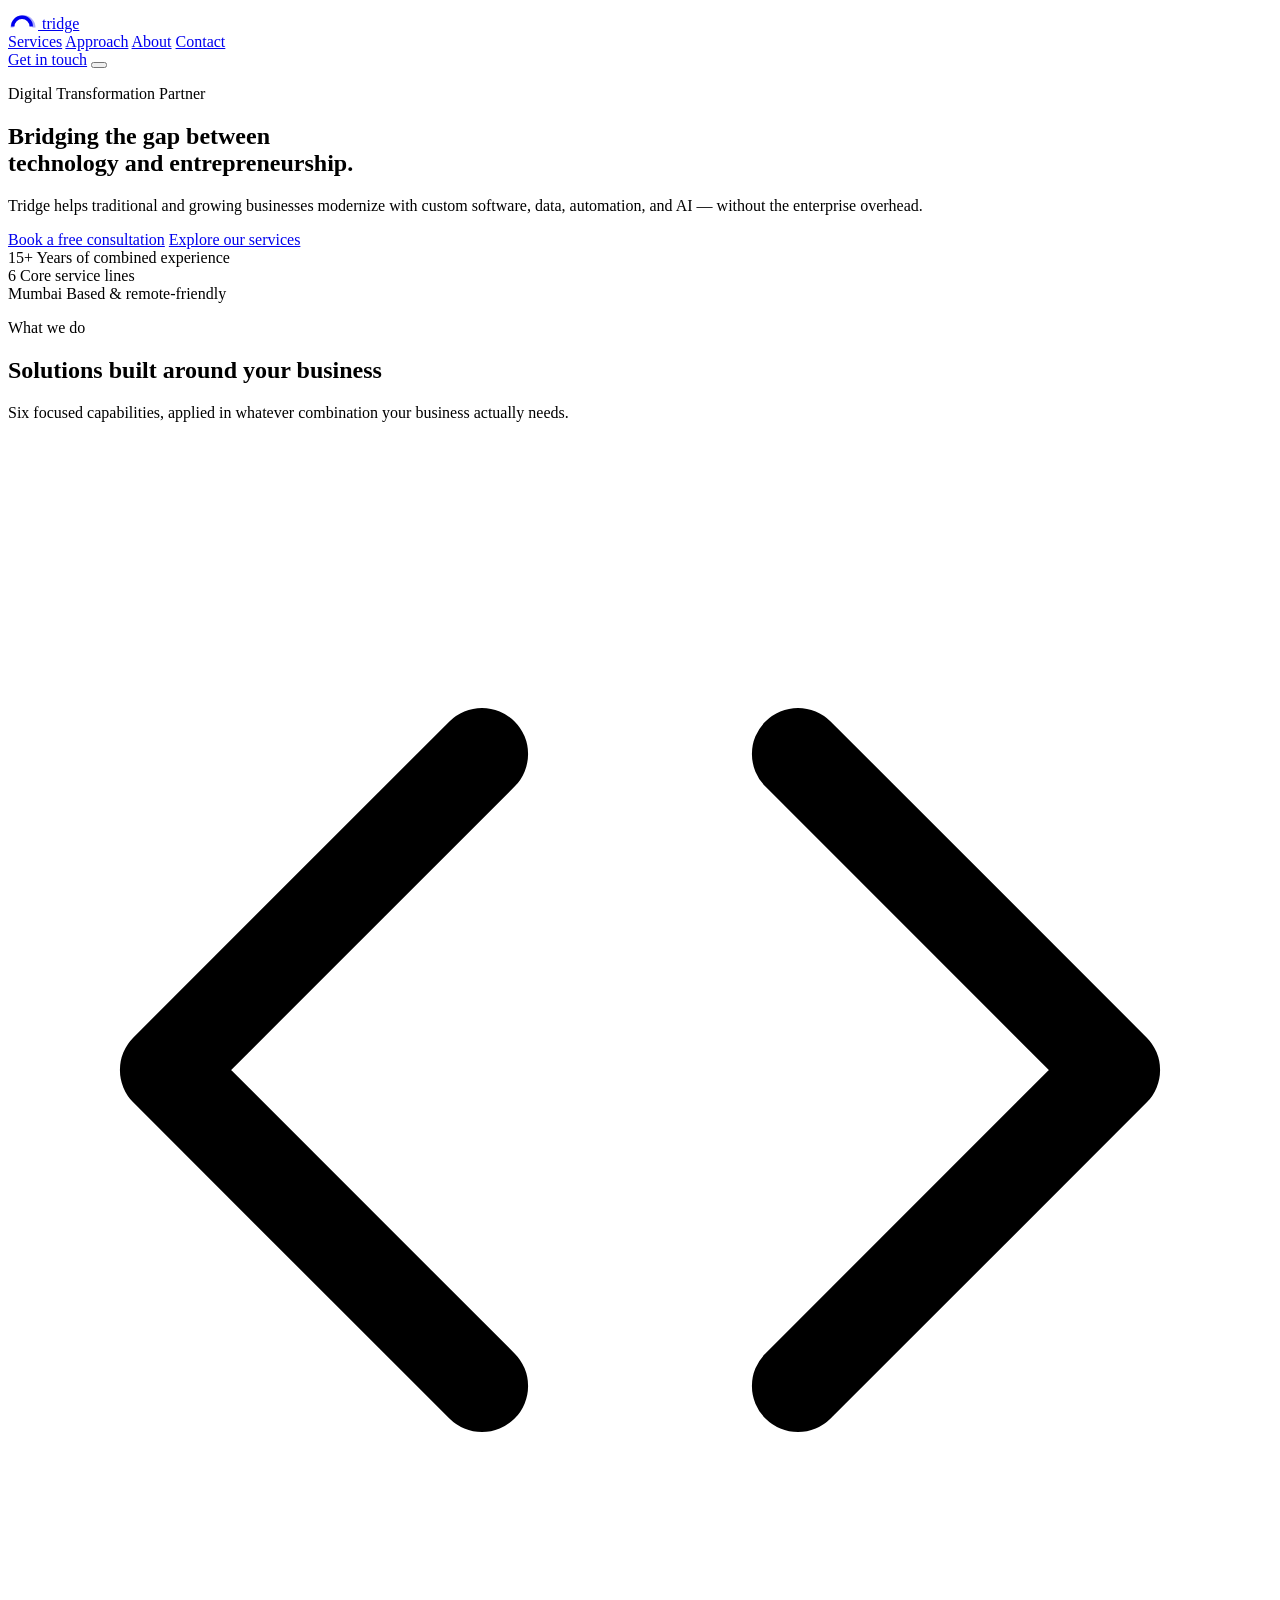
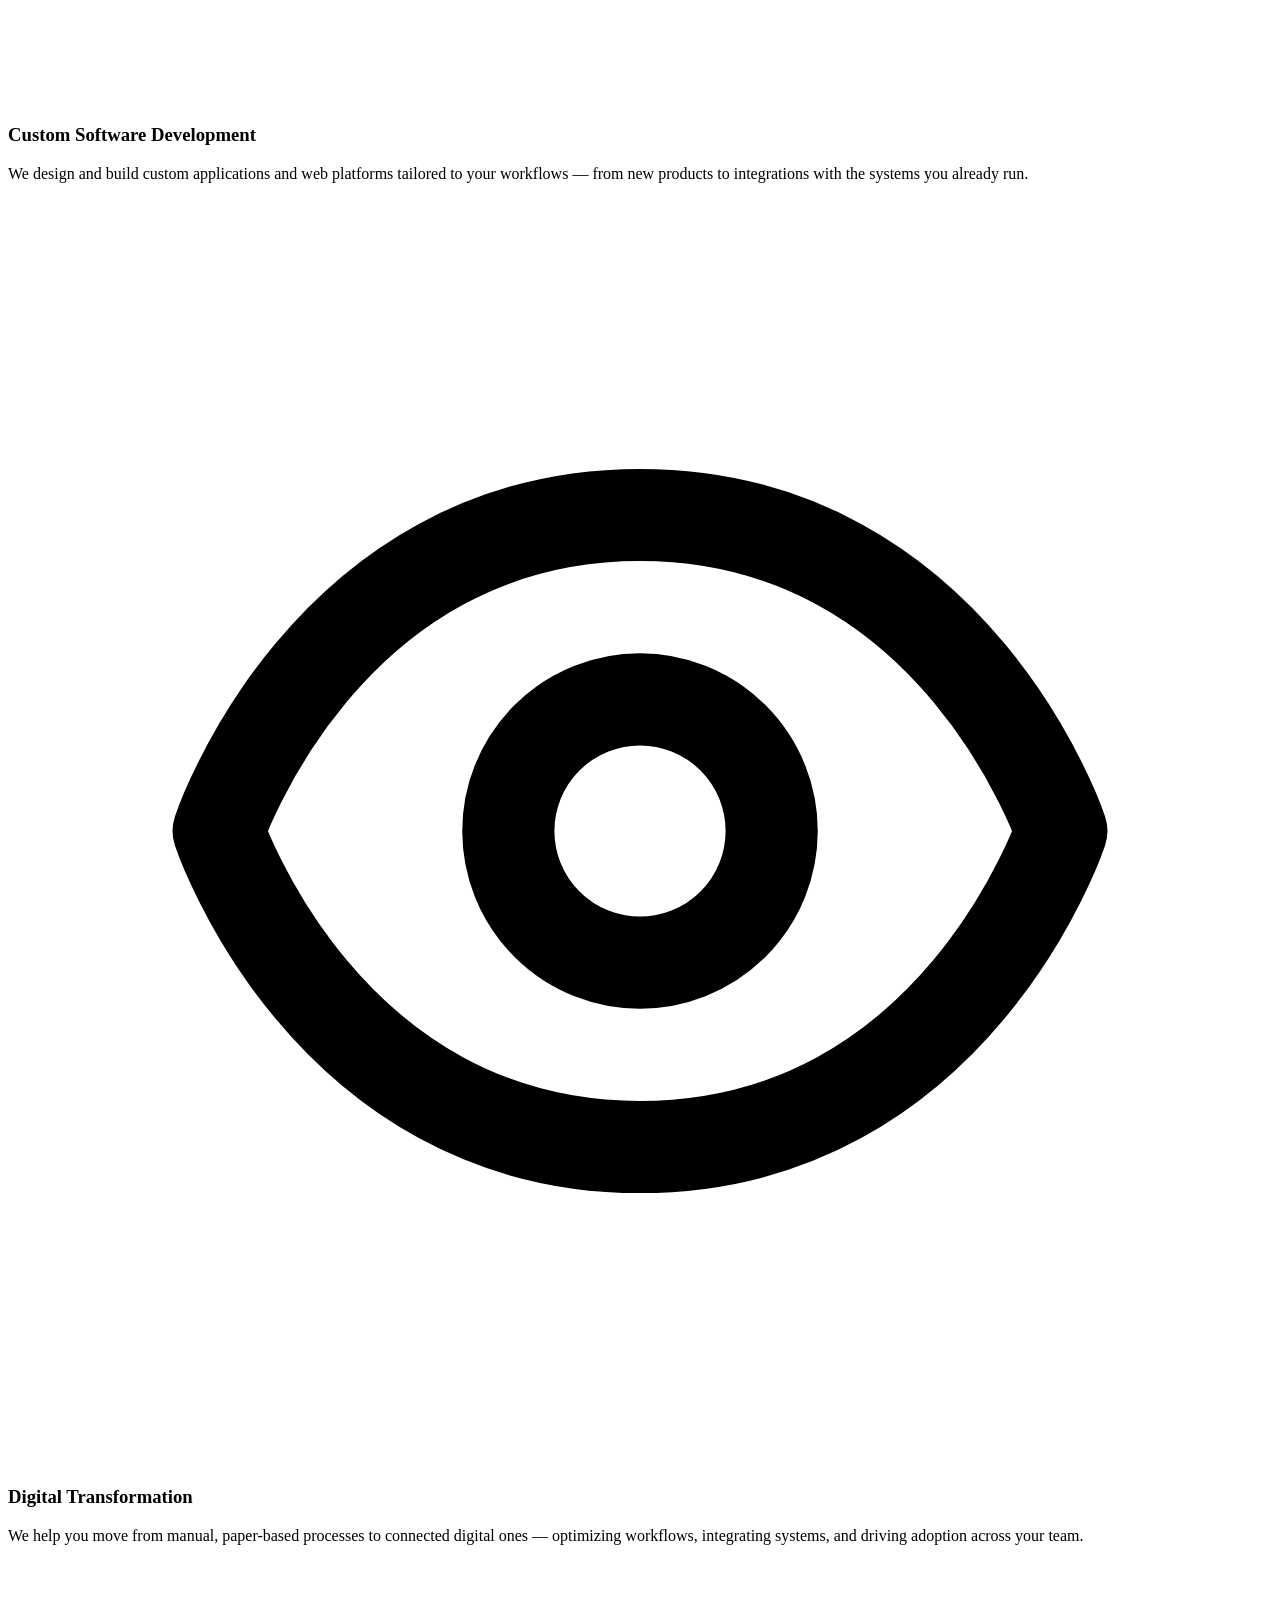
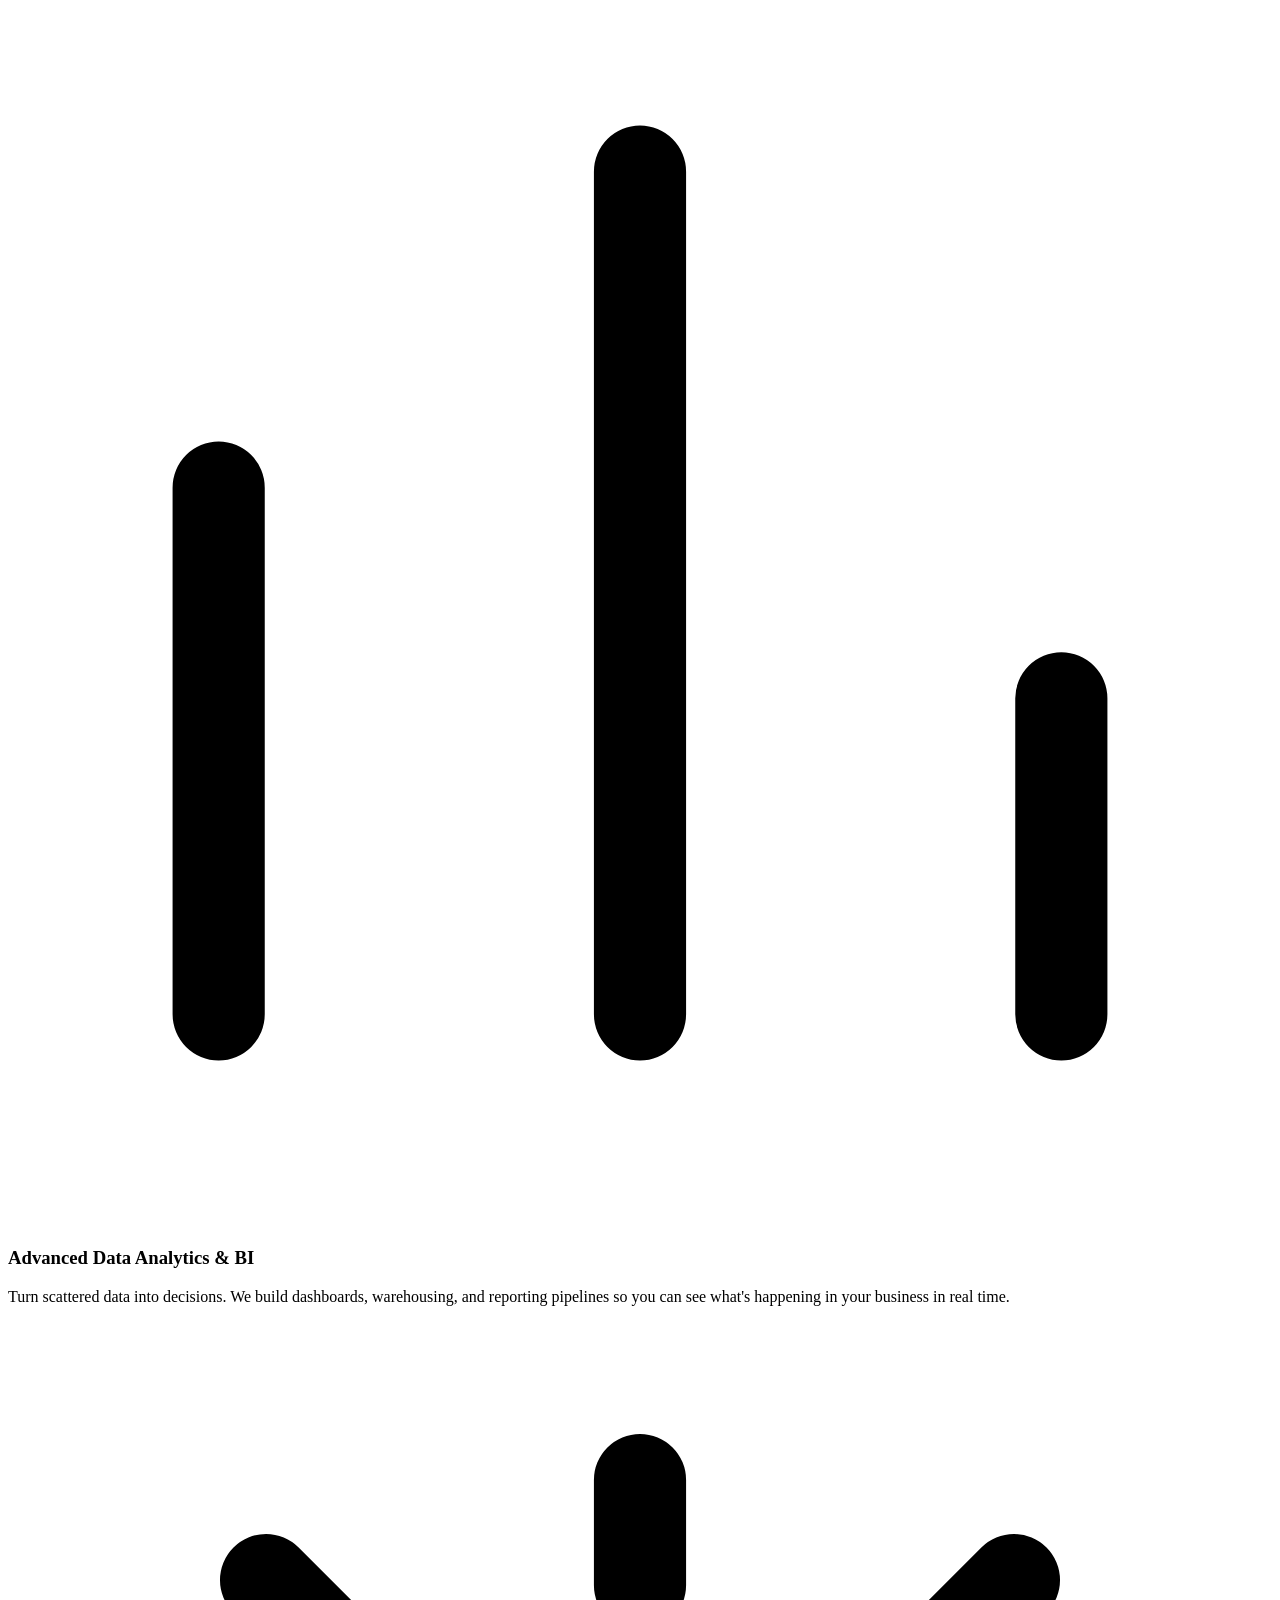
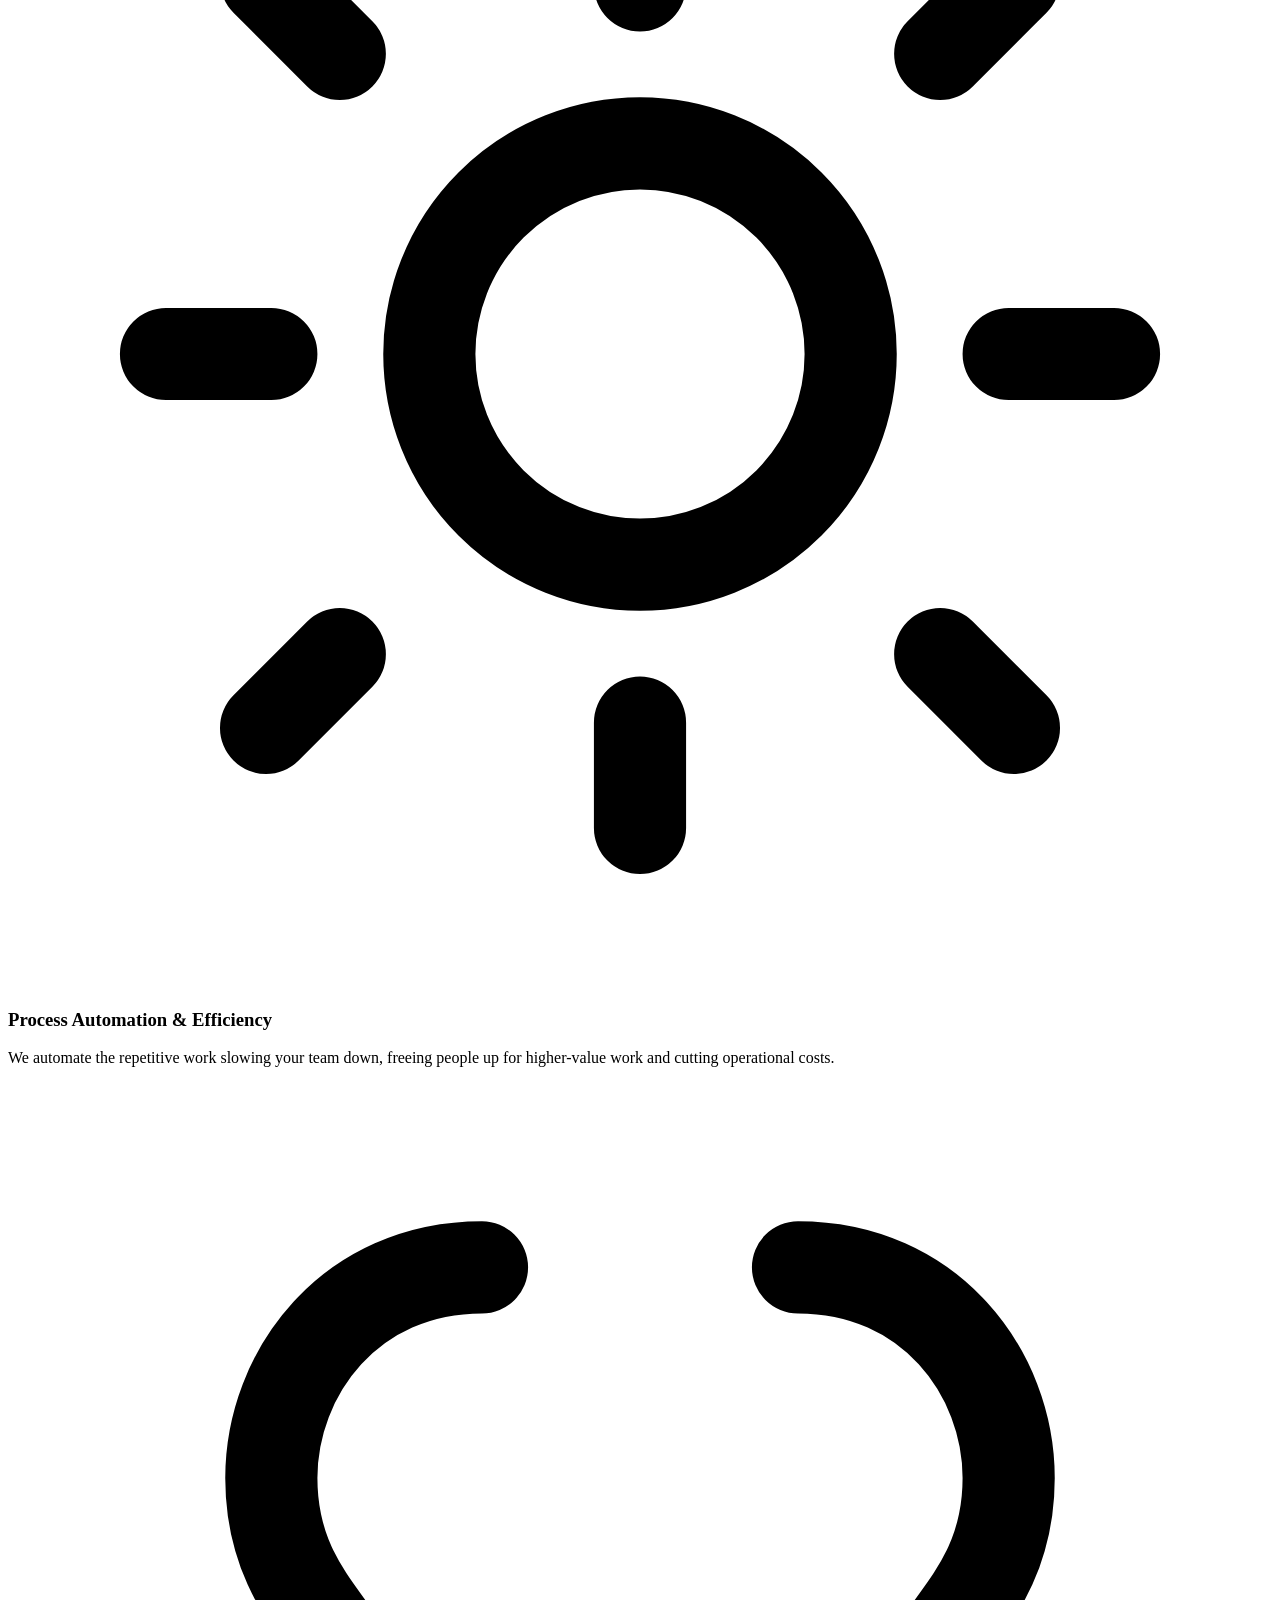
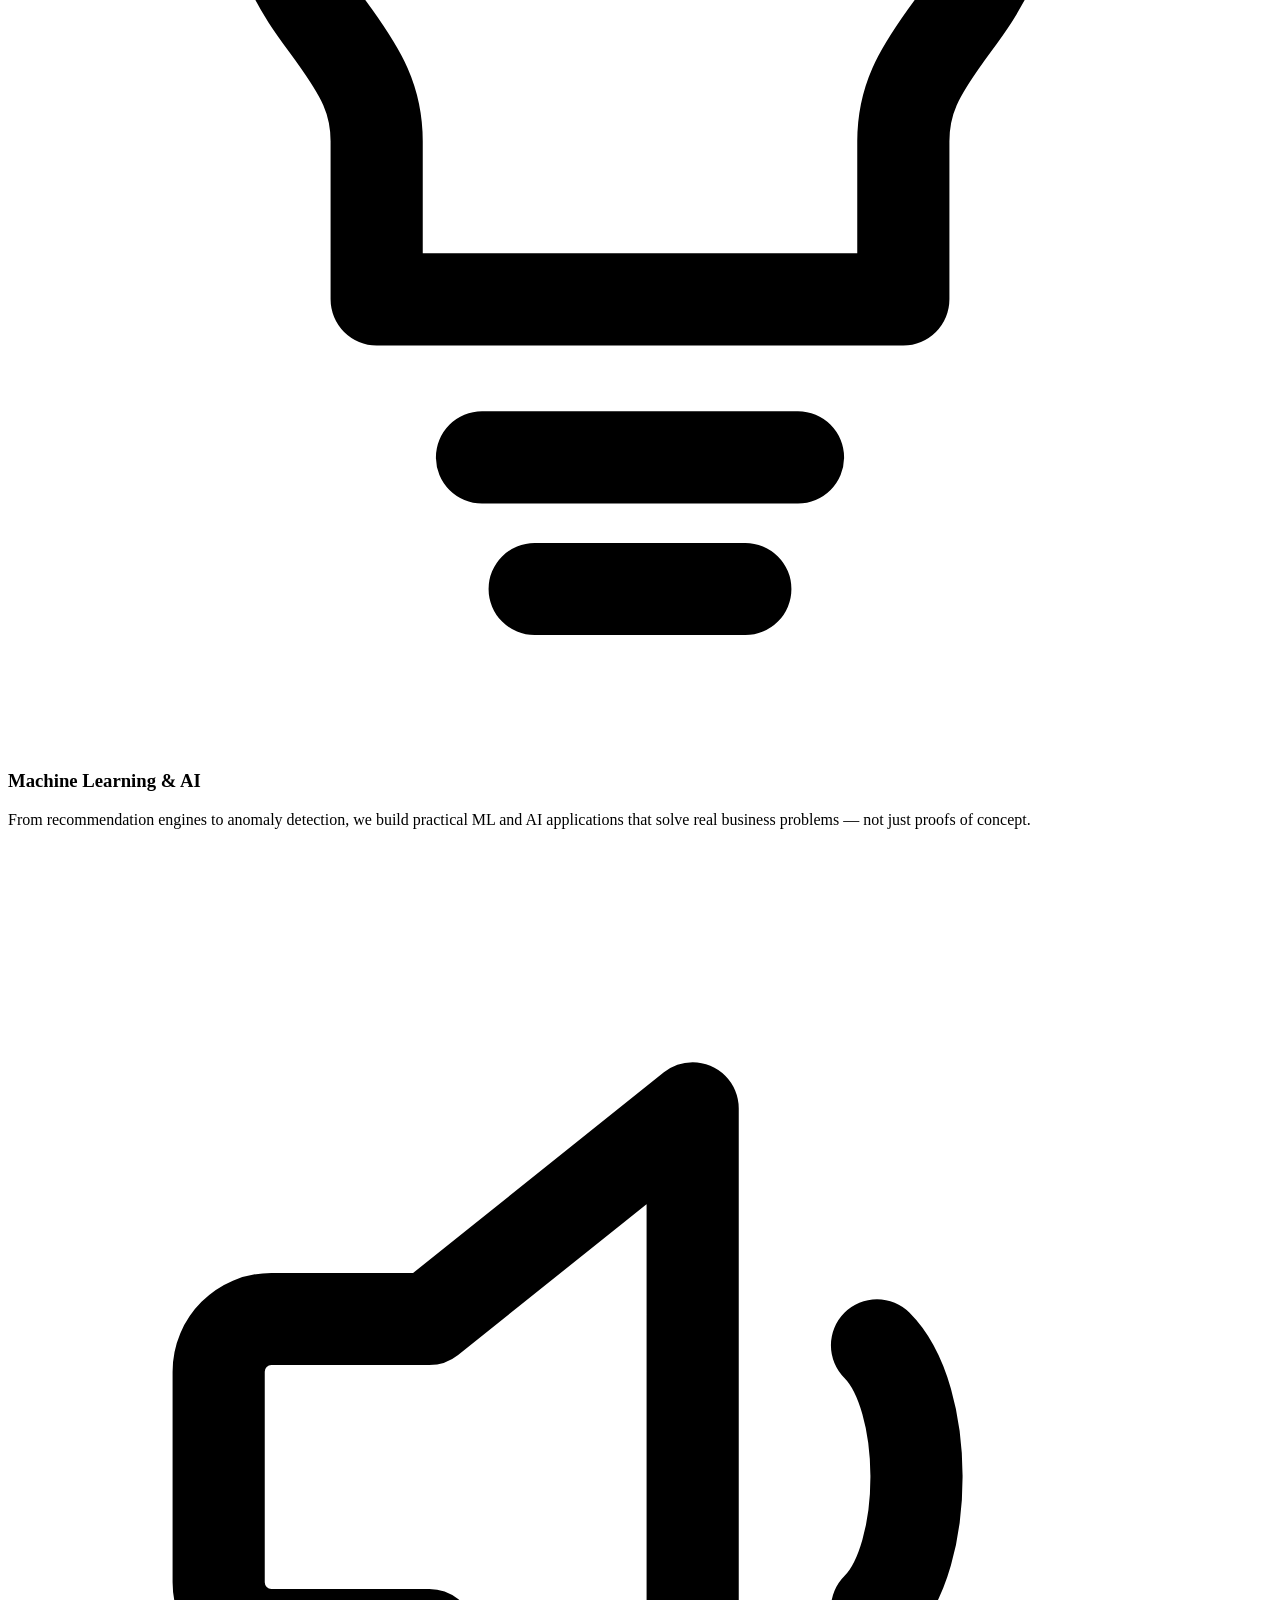
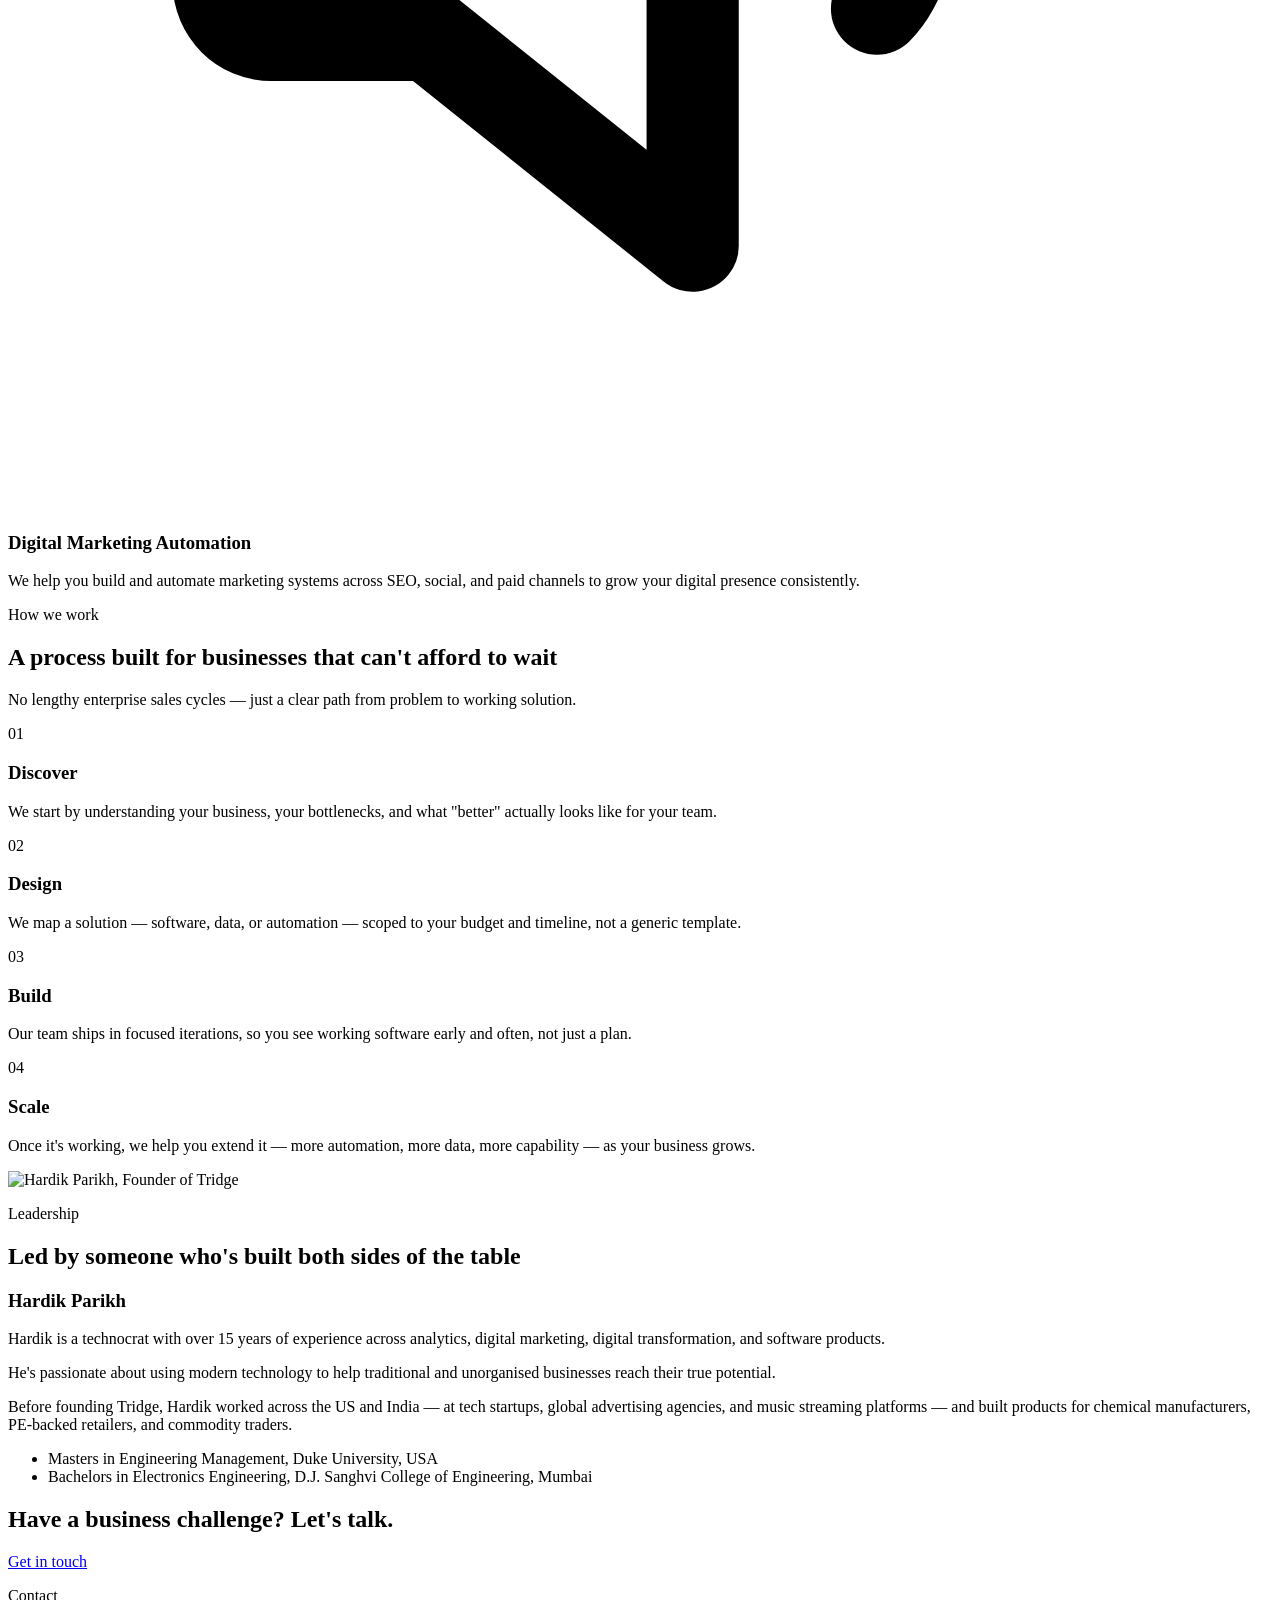
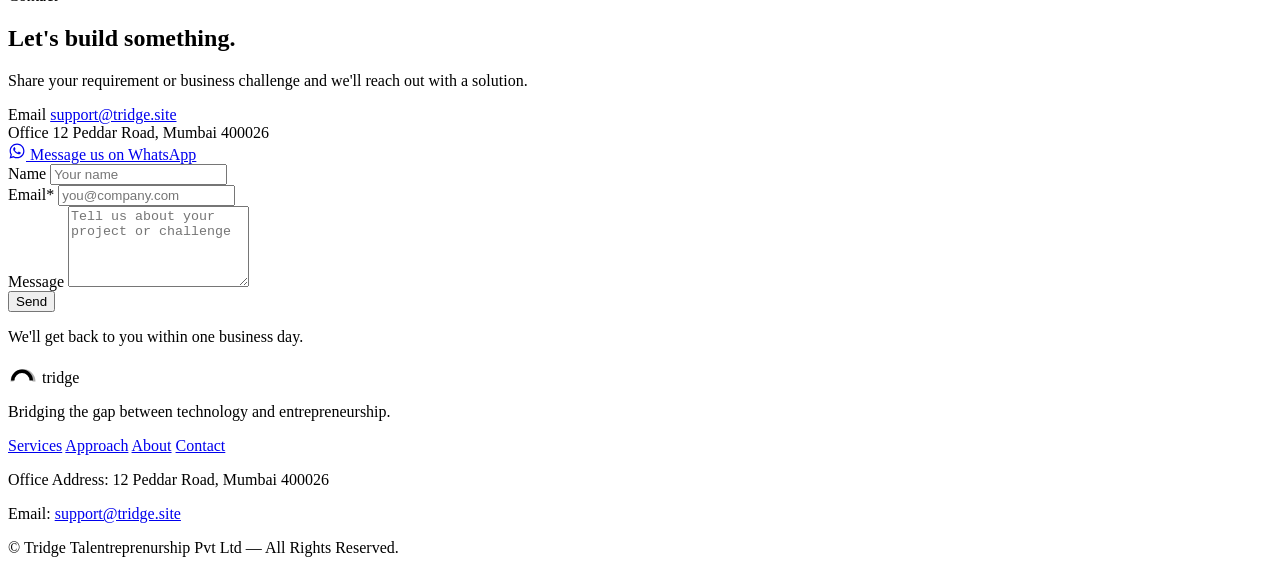
==== index.html @ 633a4d2a "Add files via upload" ====
<!DOCTYPE html>
<html lang="en">
<head>
<meta charset="UTF-8">
<meta name="viewport" content="width=device-width, initial-scale=1.0">
<title>Tridge — Bridging Technology and Entrepreneurship</title>
<meta name="description" content="Tridge helps traditional and growing businesses modernize with custom software, data analytics, automation, and AI.">

<link rel="preconnect" href="https://fonts.googleapis.com">
<link rel="preconnect" href="https://fonts.gstatic.com" crossorigin>
<link href="https://fonts.googleapis.com/css2?family=Fraunces:opsz,wght@9..144,500;9..144,600;9..144,700&family=Inter:wght@400;500;600;700&display=swap" rel="stylesheet">

<link rel="stylesheet" href="css/styles.css">

<link rel="icon" type="image/png" sizes="32x32" href="assets/favicon-32.png">
<link rel="icon" type="image/png" sizes="16x16" href="assets/favicon-16.png">
<link rel="apple-touch-icon" href="assets/apple-touch-icon.png">
</head>
<body>

<div class="progress-bar" id="progressBar"></div>

<header class="site-header" id="siteHeader">
  <div class="container header-inner">
    <a href="#top" class="logo">
      <span class="logo-mark" aria-hidden="true">
        <svg width="30" height="21" viewBox="0 0 120 84" fill="none" xmlns="http://www.w3.org/2000/svg">
          <path d="M10,78 A50,50 0 0 1 110,78 L98,78 A38,38 0 0 0 22,78 Z" fill="currentColor" opacity="0.32"/>
          <path d="M12,74 A44,44 0 0 1 100,74 L86,74 A30,30 0 0 0 26,74 Z" fill="currentColor"/>
        </svg>
      </span>
      <span class="logo-word">tridge</span>
    </a>

    <nav class="main-nav" id="mainNav">
      <a href="#services">Services</a>
      <a href="#approach">Approach</a>
      <a href="#about">About</a>
      <a href="#contact">Contact</a>
    </nav>

    <div class="header-actions">
      <a href="#contact" class="btn btn-primary btn-sm">Get in touch</a>
      <button class="nav-toggle" id="navToggle" aria-label="Toggle navigation" aria-expanded="false">
        <span></span><span></span><span></span>
      </button>
    </div>
  </div>
</header>

<main id="top">

  <!-- HERO -->
  <section class="hero">
    <div class="hero-bg" aria-hidden="true">
      <div class="hero-grid"></div>
      <div class="hero-glow hero-glow-1"></div>
      <div class="hero-glow hero-glow-2"></div>
    </div>
    <div class="container hero-inner">
      <p class="eyebrow reveal">Digital Transformation Partner</p>
      <h1 class="hero-title reveal">Bridging the gap between<br><span class="text-accent">technology</span> and entrepreneurship.</h1>
      <p class="hero-sub reveal">Tridge helps traditional and growing businesses modernize with custom software, data, automation, and AI &mdash; without the enterprise overhead.</p>
      <div class="hero-actions reveal">
        <a href="#contact" class="btn btn-primary">Book a free consultation</a>
        <a href="#services" class="btn btn-ghost">Explore our services</a>
      </div>

      <div class="hero-stats reveal">
        <div class="stat">
          <span class="stat-num">15+</span>
          <span class="stat-label">Years of combined experience</span>
        </div>
        <div class="stat-divider" aria-hidden="true"></div>
        <div class="stat">
          <span class="stat-num">6</span>
          <span class="stat-label">Core service lines</span>
        </div>
        <div class="stat-divider" aria-hidden="true"></div>
        <div class="stat">
          <span class="stat-num">Mumbai</span>
          <span class="stat-label">Based &amp; remote-friendly</span>
        </div>
      </div>
    </div>
  </section>

  <!-- SERVICES -->
  <section class="section" id="services">
    <div class="container">
      <div class="section-head reveal">
        <p class="eyebrow">What we do</p>
        <h2>Solutions built around your business</h2>
        <p class="section-sub">Six focused capabilities, applied in whatever combination your business actually needs.</p>
      </div>

      <div class="service-grid">

        <article class="service-card reveal">
          <div class="service-icon">
            <svg viewBox="0 0 24 24" fill="none"><path d="M9 18L3 12L9 6M15 6L21 12L15 18" stroke="currentColor" stroke-width="1.75" stroke-linecap="round" stroke-linejoin="round"/></svg>
          </div>
          <h3>Custom Software Development</h3>
          <p>We design and build custom applications and web platforms tailored to your workflows &mdash; from new products to integrations with the systems you already run.</p>
        </article>

        <article class="service-card reveal">
          <div class="service-icon">
            <svg viewBox="0 0 24 24" fill="none"><path d="M4 12C4 12 6 6 12 6C18 6 20 12 20 12C20 12 18 18 12 18C6 18 4 12 4 12Z" stroke="currentColor" stroke-width="1.75" stroke-linecap="round" stroke-linejoin="round"/><circle cx="12" cy="12" r="2.5" stroke="currentColor" stroke-width="1.75"/></svg>
          </div>
          <h3>Digital Transformation</h3>
          <p>We help you move from manual, paper-based processes to connected digital ones &mdash; optimizing workflows, integrating systems, and driving adoption across your team.</p>
        </article>

        <article class="service-card reveal">
          <div class="service-icon">
            <svg viewBox="0 0 24 24" fill="none"><path d="M4 20V10M12 20V4M20 20V14" stroke="currentColor" stroke-width="1.75" stroke-linecap="round" stroke-linejoin="round"/></svg>
          </div>
          <h3>Advanced Data Analytics &amp; BI</h3>
          <p>Turn scattered data into decisions. We build dashboards, warehousing, and reporting pipelines so you can see what's happening in your business in real time.</p>
        </article>

        <article class="service-card reveal">
          <div class="service-icon">
            <svg viewBox="0 0 24 24" fill="none"><path d="M12 3V5M12 19V21M5 12H3M21 12H19M6.3 6.3L4.9 4.9M17.7 6.3L19.1 4.9M6.3 17.7L4.9 19.1M17.7 17.7L19.1 19.1" stroke="currentColor" stroke-width="1.75" stroke-linecap="round"/><circle cx="12" cy="12" r="4" stroke="currentColor" stroke-width="1.75"/></svg>
          </div>
          <h3>Process Automation &amp; Efficiency</h3>
          <p>We automate the repetitive work slowing your team down, freeing people up for higher-value work and cutting operational costs.</p>
        </article>

        <article class="service-card reveal">
          <div class="service-icon">
            <svg viewBox="0 0 24 24" fill="none"><path d="M9 3.5C6.5 3.5 5 5.5 5 7.5C5 9 5.7 9.8 6.2 10.5C6.7 11.2 7 11.7 7 12.5V15.5H17V12.5C17 11.7 17.3 11.2 17.8 10.5C18.3 9.8 19 9 19 7.5C19 5.5 17.5 3.5 15 3.5" stroke="currentColor" stroke-width="1.75" stroke-linecap="round" stroke-linejoin="round"/><path d="M9 18.5H15M10 21H14" stroke="currentColor" stroke-width="1.75" stroke-linecap="round"/></svg>
          </div>
          <h3>Machine Learning &amp; AI</h3>
          <p>From recommendation engines to anomaly detection, we build practical ML and AI applications that solve real business problems &mdash; not just proofs of concept.</p>
        </article>

        <article class="service-card reveal">
          <div class="service-icon">
            <svg viewBox="0 0 24 24" fill="none"><path d="M4 10V14C4 14.5523 4.44772 15 5 15H8L13 19V5L8 9H5C4.44772 9 4 9.44772 4 10Z" stroke="currentColor" stroke-width="1.75" stroke-linejoin="round"/><path d="M16.5 9.5C17.5 10.5 17.5 13.5 16.5 14.5" stroke="currentColor" stroke-width="1.75" stroke-linecap="round"/></svg>
          </div>
          <h3>Digital Marketing Automation</h3>
          <p>We help you build and automate marketing systems across SEO, social, and paid channels to grow your digital presence consistently.</p>
        </article>

      </div>
    </div>
  </section>

  <!-- APPROACH -->
  <section class="section section-alt" id="approach">
    <div class="container">
      <div class="section-head reveal">
        <p class="eyebrow">How we work</p>
        <h2>A process built for businesses that can't afford to wait</h2>
        <p class="section-sub">No lengthy enterprise sales cycles &mdash; just a clear path from problem to working solution.</p>
      </div>

      <div class="approach-grid">
        <div class="approach-step reveal">
          <span class="approach-num">01</span>
          <h3>Discover</h3>
          <p>We start by understanding your business, your bottlenecks, and what "better" actually looks like for your team.</p>
        </div>
        <div class="approach-step reveal">
          <span class="approach-num">02</span>
          <h3>Design</h3>
          <p>We map a solution &mdash; software, data, or automation &mdash; scoped to your budget and timeline, not a generic template.</p>
        </div>
        <div class="approach-step reveal">
          <span class="approach-num">03</span>
          <h3>Build</h3>
          <p>Our team ships in focused iterations, so you see working software early and often, not just a plan.</p>
        </div>
        <div class="approach-step reveal">
          <span class="approach-num">04</span>
          <h3>Scale</h3>
          <p>Once it's working, we help you extend it &mdash; more automation, more data, more capability &mdash; as your business grows.</p>
        </div>
      </div>
    </div>
  </section>

  <!-- ABOUT / LEADERSHIP -->
  <section class="section" id="about">
    <div class="container about-grid">
      <div class="about-media reveal">
        <img src="assets/images/hardik-parikh.jpg" alt="Hardik Parikh, Founder of Tridge" loading="lazy">
      </div>
      <div class="about-content reveal">
        <p class="eyebrow">Leadership</p>
        <h2>Led by someone who's built both sides of the table</h2>
        <h3 class="about-name">Hardik Parikh</h3>
        <p>Hardik is a technocrat with over 15 years of experience across analytics, digital marketing, digital transformation, and software products.</p>
        <p>He's passionate about using modern technology to help traditional and unorganised businesses reach their true potential.</p>
        <p>Before founding Tridge, Hardik worked across the US and India &mdash; at tech startups, global advertising agencies, and music streaming platforms &mdash; and built products for chemical manufacturers, PE-backed retailers, and commodity traders.</p>

        <ul class="edu-list">
          <li>Masters in Engineering Management, Duke University, USA</li>
          <li>Bachelors in Electronics Engineering, D.J. Sanghvi College of Engineering, Mumbai</li>
        </ul>
      </div>
    </div>
  </section>

  <!-- CTA BANNER -->
  <section class="cta-banner reveal">
    <div class="container cta-banner-inner">
      <h2>Have a business challenge? Let's talk.</h2>
      <a href="#contact" class="btn btn-primary">Get in touch</a>
    </div>
  </section>

  <!-- CONTACT -->
  <section class="section" id="contact">
    <div class="container contact-grid">
      <div class="contact-intro reveal">
        <p class="eyebrow">Contact</p>
        <h2>Let's build something.</h2>
        <p class="section-sub">Share your requirement or business challenge and we'll reach out with a solution.</p>

        <div class="contact-info">
          <div class="contact-info-item">
            <span class="contact-info-label">Email</span>
            <a href="mailto:support@tridge.site">support@tridge.site</a>
          </div>
          <div class="contact-info-item">
            <span class="contact-info-label">Office</span>
            <span>12 Peddar Road, Mumbai 400026</span>
          </div>
        </div>

        <a href="https://wa.me/919820526174" target="_blank" rel="noopener" class="btn btn-whatsapp">
          <svg width="18" height="18" viewBox="0 0 24 24" fill="currentColor" aria-hidden="true"><path d="M12.04 2C6.58 2 2.13 6.45 2.13 11.91C2.13 13.66 2.59 15.36 3.45 16.86L2.05 22L7.3 20.62C8.74 21.41 10.37 21.82 12.04 21.82C17.5 21.82 21.95 17.37 21.95 11.91C21.95 6.45 17.5 2 12.04 2Z" opacity="0"/><path fill-rule="evenodd" clip-rule="evenodd" d="M12.04 2C6.58 2 2.13 6.45 2.13 11.91C2.13 13.66 2.59 15.36 3.45 16.86L2.05 22L7.3 20.62C8.74 21.41 10.37 21.82 12.04 21.82C17.5 21.82 21.95 17.37 21.95 11.91C21.95 6.45 17.5 2 12.04 2ZM12.04 3.67C16.57 3.67 20.27 7.37 20.27 11.91C20.27 16.45 16.57 20.15 12.04 20.15C10.53 20.15 9.06 19.74 7.78 18.97L7.47 18.79L4.42 19.59L5.24 16.62L5.03 16.29C4.19 14.97 3.75 13.46 3.75 11.91C3.75 7.37 7.5 3.67 12.04 3.67ZM8.53 7.13C8.36 7.13 8.09 7.19 7.86 7.44C7.63 7.69 6.99 8.29 6.99 9.5C6.99 10.71 7.88 11.88 8 12.05C8.13 12.21 9.72 14.71 12.2 15.71C14.26 16.55 14.68 16.39 15.12 16.35C15.57 16.31 16.56 15.75 16.77 15.17C16.98 14.59 16.98 14.09 16.92 13.99C16.85 13.88 16.68 13.82 16.42 13.69C16.16 13.56 14.87 12.93 14.63 12.84C14.39 12.76 14.22 12.71 14.05 12.98C13.88 13.24 13.39 13.82 13.24 13.99C13.09 14.16 12.94 14.18 12.68 14.05C12.42 13.92 11.58 13.64 10.58 12.75C9.8 12.06 9.27 11.2 9.12 10.94C8.97 10.68 9.1 10.54 9.23 10.41C9.35 10.29 9.5 10.09 9.63 9.94C9.76 9.79 9.8 9.68 9.89 9.51C9.98 9.34 9.93 9.19 9.87 9.06C9.8 8.93 9.29 7.63 9.06 7.13C8.87 6.69 8.68 6.7 8.53 7.13Z"/></svg>
          Message us on WhatsApp
        </a>
      </div>

      <form class="contact-form reveal" id="contactForm">
        <div class="form-row">
          <label for="name">Name</label>
          <input type="text" id="name" name="name" placeholder="Your name">
        </div>
        <div class="form-row">
          <label for="email">Email*</label>
          <input type="email" id="email" name="email" placeholder="you@company.com" required>
        </div>
        <div class="form-row">
          <label for="message">Message</label>
          <textarea id="message" name="message" rows="5" placeholder="Tell us about your project or challenge"></textarea>
        </div>
        <button type="submit" class="btn btn-primary btn-block">Send</button>
        <p class="form-note" id="formNote">We'll get back to you within one business day.</p>
      </form>
    </div>
  </section>

</main>

<footer class="site-footer">
  <div class="container footer-inner">
    <div class="footer-brand">
      <span class="logo footer-logo">
        <span class="logo-mark" aria-hidden="true">
          <svg width="30" height="21" viewBox="0 0 120 84" fill="none" xmlns="http://www.w3.org/2000/svg">
            <path d="M10,78 A50,50 0 0 1 110,78 L98,78 A38,38 0 0 0 22,78 Z" fill="currentColor" opacity="0.32"/>
            <path d="M12,74 A44,44 0 0 1 100,74 L86,74 A30,30 0 0 0 26,74 Z" fill="currentColor"/>
          </svg>
        </span>
        <span class="logo-word">tridge</span>
      </span>
      <p>Bridging the gap between technology and entrepreneurship.</p>
    </div>
    <nav class="footer-nav">
      <a href="#services">Services</a>
      <a href="#approach">Approach</a>
      <a href="#about">About</a>
      <a href="#contact">Contact</a>
    </nav>
    <div class="footer-meta">
      <p>Office Address: 12 Peddar Road, Mumbai 400026</p>
      <p>Email: <a href="mailto:support@tridge.site">support@tridge.site</a></p>
      <p class="copyright">&copy; <span id="year"></span> Tridge Talentreprenurship Pvt Ltd &mdash; All Rights Reserved.</p>
    </div>
  </div>
</footer>

<script src="js/main.js"></script>
</body>
</html>
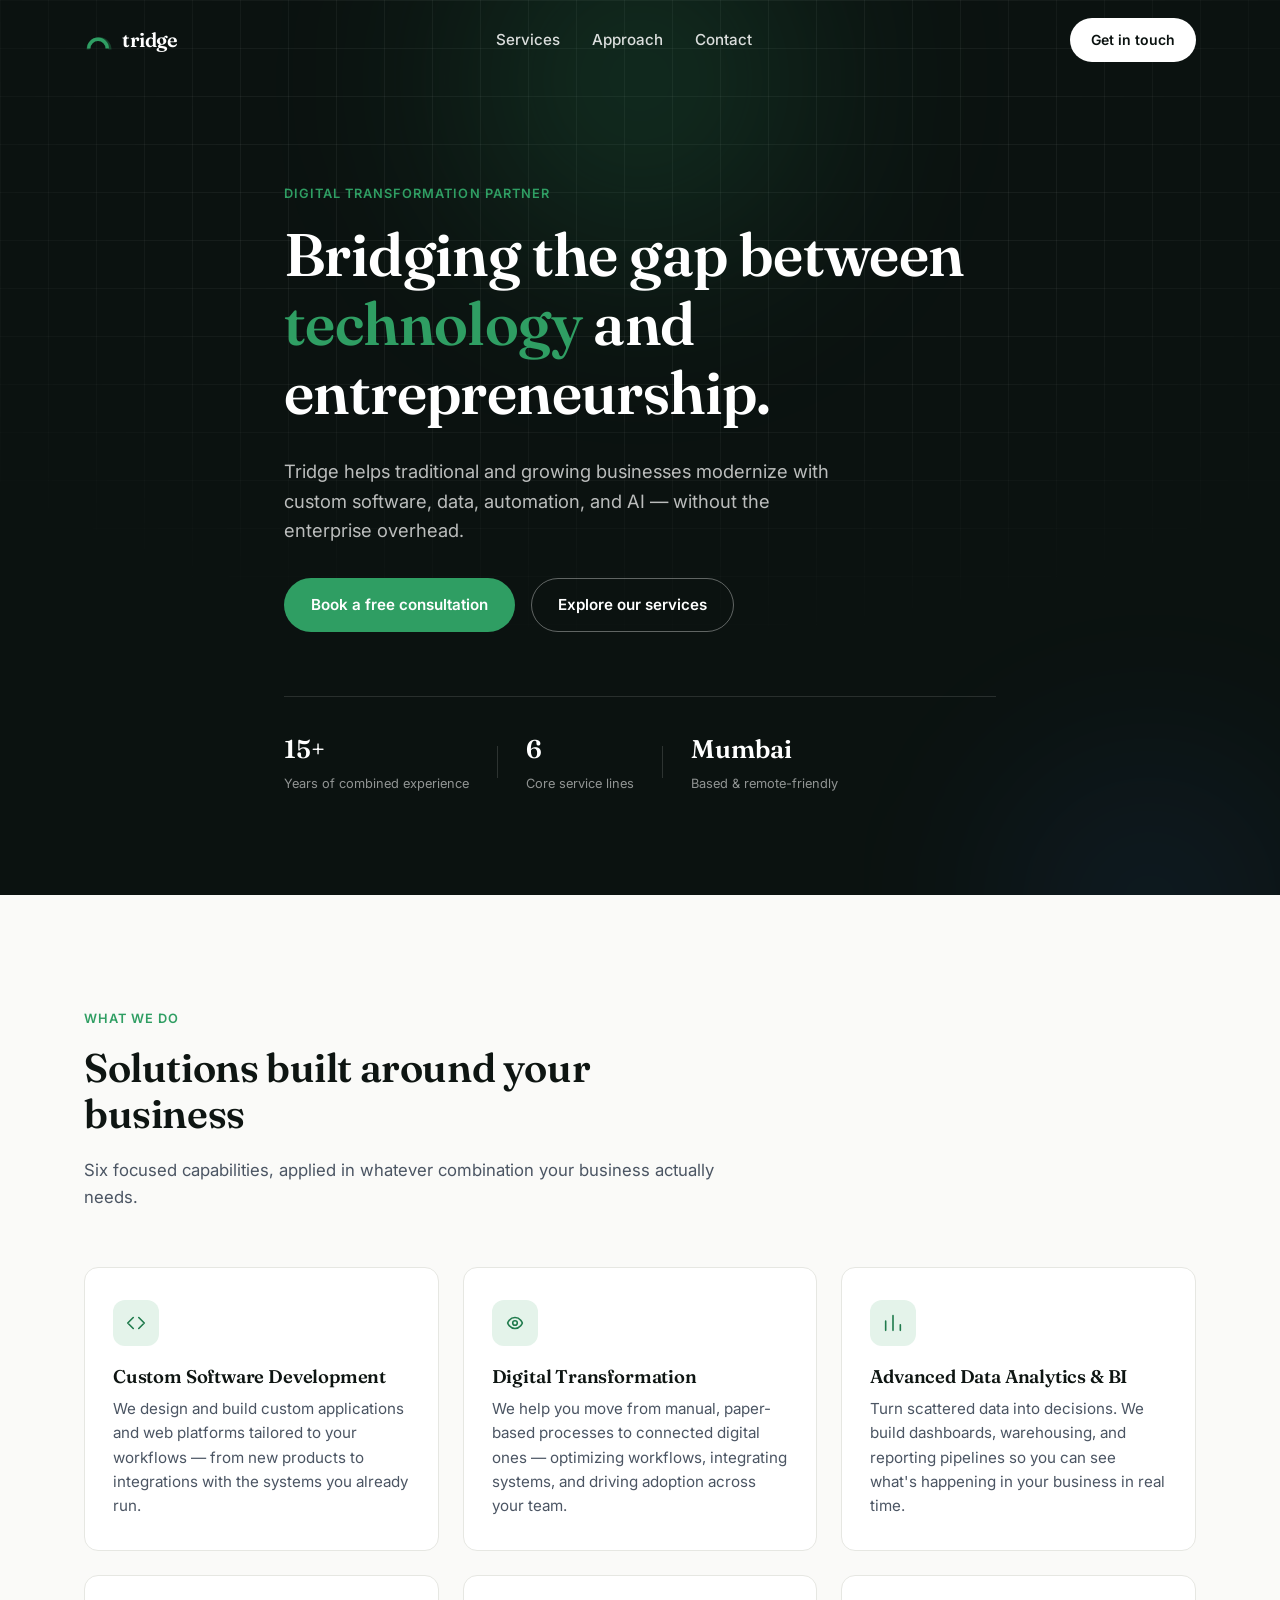
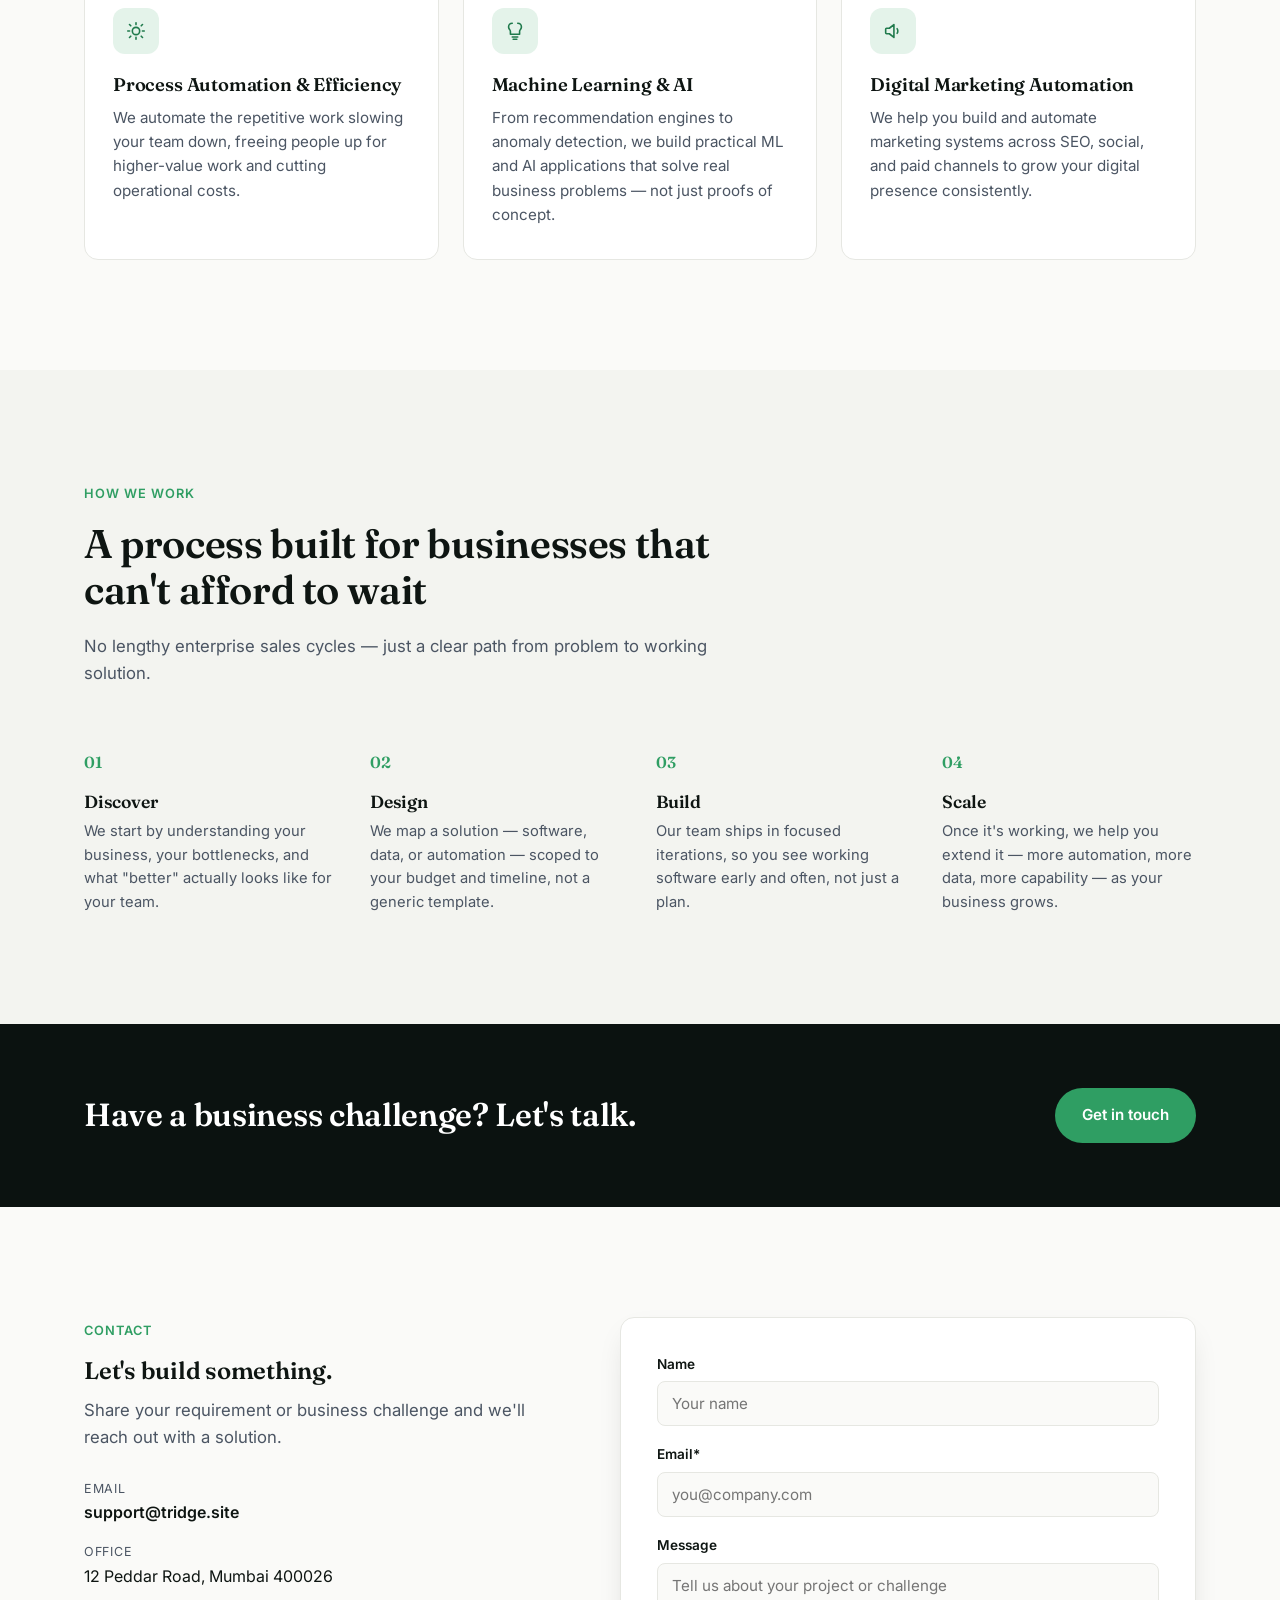
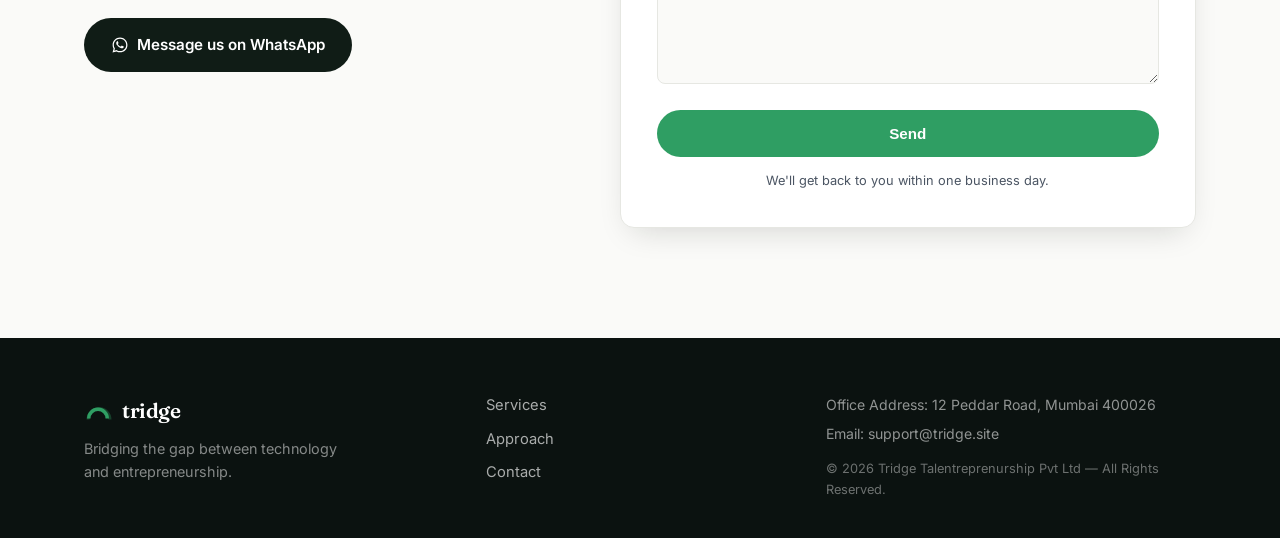
==== commit d2342bcb: "Remove leadership section and About nav link Hides the leadership/About section (incl. founder photo" ====
--- a/index.html
+++ b/index.html
@@ -35,7 +35,6 @@
     <nav class="main-nav" id="mainNav">
       <a href="#services">Services</a>
       <a href="#approach">Approach</a>
-      <a href="#about">About</a>
       <a href="#contact">Contact</a>
     </nav>
 
@@ -178,28 +177,6 @@
           <h3>Scale</h3>
           <p>Once it's working, we help you extend it &mdash; more automation, more data, more capability &mdash; as your business grows.</p>
         </div>
-      </div>
-    </div>
-  </section>
-
-  <!-- ABOUT / LEADERSHIP -->
-  <section class="section" id="about">
-    <div class="container about-grid">
-      <div class="about-media reveal">
-        <img src="assets/images/hardik-parikh.jpg" alt="Hardik Parikh, Founder of Tridge" loading="lazy">
-      </div>
-      <div class="about-content reveal">
-        <p class="eyebrow">Leadership</p>
-        <h2>Led by someone who's built both sides of the table</h2>
-        <h3 class="about-name">Hardik Parikh</h3>
-        <p>Hardik is a technocrat with over 15 years of experience across analytics, digital marketing, digital transformation, and software products.</p>
-        <p>He's passionate about using modern technology to help traditional and unorganised businesses reach their true potential.</p>
-        <p>Before founding Tridge, Hardik worked across the US and India &mdash; at tech startups, global advertising agencies, and music streaming platforms &mdash; and built products for chemical manufacturers, PE-backed retailers, and commodity traders.</p>
-
-        <ul class="edu-list">
-          <li>Masters in Engineering Management, Duke University, USA</li>
-          <li>Bachelors in Electronics Engineering, D.J. Sanghvi College of Engineering, Mumbai</li>
-        </ul>
       </div>
     </div>
   </section>
@@ -275,7 +252,6 @@
     <nav class="footer-nav">
       <a href="#services">Services</a>
       <a href="#approach">Approach</a>
-      <a href="#about">About</a>
       <a href="#contact">Contact</a>
     </nav>
     <div class="footer-meta">
--- a/css/styles.css
+++ b/css/styles.css
@@ -0,0 +1,540 @@
+/* ---------- Tokens ---------- */
+:root {
+  --ink: #0e1512;
+  --ink-soft: #4b5563;
+  --paper: #fafaf8;
+  --paper-alt: #f3f4f0;
+  --line: #e6e7e2;
+  --accent: #2f9e63;
+  --accent-dark: #1f7a4c;
+  --accent-soft: #e4f3ea;
+  --dark: #0b1210;
+  --dark-2: #101c16;
+  --white: #ffffff;
+
+  --font-display: "Fraunces", Georgia, serif;
+  --font-body: "Inter", -apple-system, BlinkMacSystemFont, "Segoe UI", sans-serif;
+
+  --radius: 14px;
+  --radius-sm: 8px;
+  --shadow: 0 12px 32px -12px rgba(14, 21, 18, 0.18);
+  --container: 1160px;
+}
+
+* { box-sizing: border-box; }
+html { scroll-behavior: smooth; }
+
+body {
+  margin: 0;
+  font-family: var(--font-body);
+  color: var(--ink);
+  background: var(--paper);
+  -webkit-font-smoothing: antialiased;
+  line-height: 1.6;
+}
+
+img { max-width: 100%; display: block; }
+
+a { color: inherit; text-decoration: none; }
+
+h1, h2, h3 {
+  font-family: var(--font-display);
+  font-weight: 600;
+  line-height: 1.15;
+  margin: 0 0 0.5em;
+  letter-spacing: -0.01em;
+}
+
+p { margin: 0 0 1em; color: var(--ink-soft); }
+
+.container {
+  width: 100%;
+  max-width: var(--container);
+  margin: 0 auto;
+  padding: 0 24px;
+}
+
+.text-accent { color: var(--accent); }
+
+/* ---------- Reveal animation ---------- */
+.reveal {
+  opacity: 0;
+  transform: translateY(16px);
+  transition: opacity 0.7s ease, transform 0.7s ease;
+}
+.reveal.is-visible {
+  opacity: 1;
+  transform: translateY(0);
+}
+
+/* ---------- Buttons ---------- */
+.btn {
+  display: inline-flex;
+  align-items: center;
+  justify-content: center;
+  gap: 8px;
+  padding: 14px 26px;
+  border-radius: 999px;
+  font-weight: 600;
+  font-size: 0.95rem;
+  border: 1px solid transparent;
+  cursor: pointer;
+  transition: transform 0.2s ease, background 0.2s ease, border-color 0.2s ease, color 0.2s ease;
+  white-space: nowrap;
+}
+.btn:hover { transform: translateY(-2px); }
+
+.btn-primary {
+  background: var(--accent);
+  color: var(--white);
+}
+.btn-primary:hover { background: var(--accent-dark); }
+
+.btn-ghost {
+  background: transparent;
+  border-color: rgba(255,255,255,0.35);
+  color: var(--white);
+}
+.btn-ghost:hover { border-color: rgba(255,255,255,0.7); }
+
+.btn-sm { padding: 10px 20px; font-size: 0.875rem; }
+
+.btn-block { width: 100%; }
+
+.btn-whatsapp {
+  background: var(--dark-2);
+  color: var(--white);
+  margin-top: 20px;
+}
+.btn-whatsapp:hover { background: var(--ink); }
+
+/* ---------- Progress bar ---------- */
+.progress-bar {
+  position: fixed;
+  top: 0; left: 0;
+  height: 3px;
+  width: 0%;
+  background: var(--accent);
+  z-index: 1000;
+  transition: width 0.1s ease-out;
+}
+
+/* ---------- Header ---------- */
+.site-header {
+  position: fixed;
+  top: 0; left: 0; right: 0;
+  z-index: 900;
+  padding: 18px 0;
+  transition: background 0.3s ease, padding 0.3s ease, box-shadow 0.3s ease;
+}
+.site-header.is-scrolled {
+  background: rgba(250, 250, 248, 0.85);
+  backdrop-filter: blur(10px);
+  padding: 12px 0;
+  box-shadow: 0 1px 0 rgba(14,21,18,0.06);
+}
+
+.header-inner {
+  display: flex;
+  align-items: center;
+  justify-content: space-between;
+}
+
+.logo {
+  display: flex;
+  align-items: center;
+  gap: 8px;
+  color: var(--white);
+  transition: color 0.3s ease;
+}
+.site-header.is-scrolled .logo { color: var(--ink); }
+.logo-mark { display: flex; color: var(--accent); }
+.logo-word {
+  font-family: var(--font-display);
+  font-weight: 600;
+  font-size: 1.25rem;
+  letter-spacing: -0.02em;
+}
+
+.main-nav {
+  display: flex;
+  gap: 32px;
+}
+.main-nav a {
+  color: rgba(255,255,255,0.85);
+  font-weight: 500;
+  font-size: 0.95rem;
+  transition: color 0.3s ease;
+}
+.site-header.is-scrolled .main-nav a { color: var(--ink-soft); }
+.main-nav a:hover { color: var(--accent); }
+.site-header.is-scrolled .main-nav a:hover { color: var(--accent); }
+
+.header-actions { display: flex; align-items: center; gap: 16px; }
+
+.site-header:not(.is-scrolled) .btn-primary.btn-sm {
+  background: var(--white);
+  color: var(--dark);
+}
+.site-header:not(.is-scrolled) .btn-primary.btn-sm:hover {
+  background: var(--accent);
+  color: var(--white);
+}
+
+.nav-toggle {
+  display: none;
+  flex-direction: column;
+  justify-content: center;
+  gap: 5px;
+  width: 32px;
+  height: 32px;
+  background: none;
+  border: none;
+  cursor: pointer;
+}
+.nav-toggle span {
+  width: 100%;
+  height: 2px;
+  background: var(--white);
+  transition: background 0.3s ease;
+}
+.site-header.is-scrolled .nav-toggle span { background: var(--ink); }
+
+/* ---------- Hero ---------- */
+.hero {
+  position: relative;
+  background: var(--dark);
+  color: var(--white);
+  padding: 180px 0 100px;
+  overflow: hidden;
+}
+
+.hero-bg { position: absolute; inset: 0; }
+.hero-grid {
+  position: absolute; inset: 0;
+  background-image:
+    linear-gradient(rgba(255,255,255,0.05) 1px, transparent 1px),
+    linear-gradient(90deg, rgba(255,255,255,0.05) 1px, transparent 1px);
+  background-size: 48px 48px;
+  mask-image: radial-gradient(ellipse 80% 60% at 50% 20%, black 40%, transparent 90%);
+}
+.hero-glow {
+  position: absolute;
+  border-radius: 50%;
+  filter: blur(90px);
+  opacity: 0.5;
+}
+.hero-glow-1 {
+  width: 520px; height: 520px;
+  background: radial-gradient(circle, rgba(47,158,99,0.55), transparent 70%);
+  top: -180px; left: 50%;
+  transform: translateX(-50%);
+}
+.hero-glow-2 {
+  width: 420px; height: 420px;
+  background: radial-gradient(circle, rgba(60,130,255,0.25), transparent 70%);
+  bottom: -220px; right: -80px;
+}
+
+.hero-inner {
+  position: relative;
+  z-index: 1;
+  max-width: 760px;
+}
+
+.eyebrow {
+  display: inline-block;
+  font-size: 0.8rem;
+  font-weight: 600;
+  letter-spacing: 0.08em;
+  text-transform: uppercase;
+  color: var(--accent);
+  margin-bottom: 16px;
+}
+
+.hero-title {
+  font-size: clamp(2.4rem, 5vw, 3.75rem);
+  color: var(--white);
+}
+
+.hero-sub {
+  font-size: 1.15rem;
+  color: rgba(255,255,255,0.72);
+  max-width: 560px;
+  margin-bottom: 32px;
+}
+
+.hero-actions {
+  display: flex;
+  flex-wrap: wrap;
+  gap: 16px;
+  margin-bottom: 64px;
+}
+
+.hero-stats {
+  display: flex;
+  align-items: center;
+  gap: 28px;
+  flex-wrap: wrap;
+  padding-top: 32px;
+  border-top: 1px solid rgba(255,255,255,0.12);
+}
+.stat { display: flex; flex-direction: column; gap: 4px; }
+.stat-num {
+  font-family: var(--font-display);
+  font-size: 1.6rem;
+  font-weight: 600;
+  color: var(--white);
+}
+.stat-label {
+  font-size: 0.8rem;
+  color: rgba(255,255,255,0.55);
+}
+.stat-divider {
+  width: 1px;
+  height: 32px;
+  background: rgba(255,255,255,0.14);
+}
+
+/* ---------- Sections ---------- */
+.section { padding: 110px 0; }
+.section-alt { background: var(--paper-alt); }
+
+.section-head { max-width: 640px; margin-bottom: 56px; }
+.section-head h2 { font-size: clamp(1.8rem, 3.2vw, 2.5rem); }
+.section-sub { font-size: 1.05rem; }
+
+/* ---------- Services ---------- */
+.service-grid {
+  display: grid;
+  grid-template-columns: repeat(3, 1fr);
+  gap: 24px;
+}
+
+.service-card {
+  background: var(--white);
+  border: 1px solid var(--line);
+  border-radius: var(--radius);
+  padding: 32px 28px;
+  transition: transform 0.25s ease, box-shadow 0.25s ease, border-color 0.25s ease;
+}
+.service-card:hover {
+  transform: translateY(-4px);
+  box-shadow: var(--shadow);
+  border-color: transparent;
+}
+
+.service-icon {
+  width: 46px;
+  height: 46px;
+  display: flex;
+  align-items: center;
+  justify-content: center;
+  border-radius: 12px;
+  background: var(--accent-soft);
+  color: var(--accent-dark);
+  margin-bottom: 20px;
+}
+.service-icon svg { width: 22px; height: 22px; }
+
+.service-card h3 { font-size: 1.15rem; margin-bottom: 10px; }
+.service-card p { font-size: 0.95rem; margin-bottom: 0; }
+
+/* ---------- Approach ---------- */
+.approach-grid {
+  display: grid;
+  grid-template-columns: repeat(4, 1fr);
+  gap: 32px;
+}
+.approach-step { position: relative; padding-top: 8px; }
+.approach-num {
+  display: block;
+  font-family: var(--font-display);
+  font-size: 1rem;
+  font-weight: 600;
+  color: var(--accent);
+  margin-bottom: 16px;
+}
+.approach-step h3 { font-size: 1.1rem; margin-bottom: 8px; }
+.approach-step p { font-size: 0.92rem; margin-bottom: 0; }
+
+/* ---------- About ---------- */
+.about-grid {
+  display: grid;
+  grid-template-columns: 0.8fr 1.2fr;
+  gap: 64px;
+  align-items: center;
+}
+.about-media img {
+  border-radius: var(--radius);
+  box-shadow: var(--shadow);
+  width: 100%;
+  aspect-ratio: 3 / 4;
+  object-fit: cover;
+}
+.about-name {
+  font-size: 1.3rem;
+  margin-top: 8px;
+}
+.about-content h2 { margin-bottom: 4px; }
+.edu-list {
+  margin: 20px 0 0;
+  padding: 0;
+  list-style: none;
+  display: flex;
+  flex-direction: column;
+  gap: 10px;
+}
+.edu-list li {
+  position: relative;
+  padding-left: 22px;
+  font-size: 0.92rem;
+  color: var(--ink-soft);
+}
+.edu-list li::before {
+  content: "";
+  position: absolute;
+  left: 0; top: 7px;
+  width: 8px; height: 8px;
+  border-radius: 50%;
+  background: var(--accent);
+}
+
+/* ---------- CTA banner ---------- */
+.cta-banner {
+  background: var(--dark);
+  color: var(--white);
+  padding: 64px 0;
+}
+.cta-banner-inner {
+  display: flex;
+  align-items: center;
+  justify-content: space-between;
+  flex-wrap: wrap;
+  gap: 24px;
+}
+.cta-banner-inner h2 {
+  color: var(--white);
+  margin: 0;
+  font-size: clamp(1.5rem, 3vw, 2rem);
+}
+
+/* ---------- Contact ---------- */
+.contact-grid {
+  display: grid;
+  grid-template-columns: 0.9fr 1.1fr;
+  gap: 64px;
+  align-items: start;
+}
+.contact-info {
+  margin: 28px 0 8px;
+  display: flex;
+  flex-direction: column;
+  gap: 16px;
+}
+.contact-info-item { display: flex; flex-direction: column; gap: 2px; }
+.contact-info-label {
+  font-size: 0.78rem;
+  text-transform: uppercase;
+  letter-spacing: 0.06em;
+  color: var(--ink-soft);
+}
+.contact-info-item a { font-weight: 600; color: var(--ink); }
+.contact-info-item a:hover { color: var(--accent); }
+
+.contact-form {
+  background: var(--white);
+  border: 1px solid var(--line);
+  border-radius: var(--radius);
+  padding: 36px;
+  box-shadow: var(--shadow);
+}
+.form-row { margin-bottom: 18px; }
+.form-row label {
+  display: block;
+  font-size: 0.85rem;
+  font-weight: 600;
+  margin-bottom: 6px;
+}
+.form-row input,
+.form-row textarea {
+  width: 100%;
+  padding: 12px 14px;
+  border: 1px solid var(--line);
+  border-radius: var(--radius-sm);
+  font-family: var(--font-body);
+  font-size: 0.95rem;
+  background: var(--paper);
+  resize: vertical;
+  transition: border-color 0.2s ease;
+}
+.form-row input:focus,
+.form-row textarea:focus {
+  outline: none;
+  border-color: var(--accent);
+}
+.form-note {
+  font-size: 0.8rem;
+  text-align: center;
+  margin: 14px 0 0;
+}
+
+/* ---------- Footer ---------- */
+.site-footer {
+  background: var(--dark);
+  color: rgba(255,255,255,0.65);
+  padding: 56px 0 32px;
+}
+.footer-inner {
+  display: grid;
+  grid-template-columns: 1.2fr 1fr 1.2fr;
+  gap: 32px;
+}
+.footer-logo { display: flex; align-items: center; gap: 8px; color: var(--accent); }
+.footer-brand .logo-word { color: var(--white); font-size: 1.3rem; }
+.footer-brand p { color: rgba(255,255,255,0.5); margin-top: 10px; font-size: 0.9rem; max-width: 260px; }
+.footer-nav { display: flex; flex-direction: column; gap: 10px; }
+.footer-nav a { font-size: 0.92rem; color: rgba(255,255,255,0.65); }
+.footer-nav a:hover { color: var(--accent); }
+.footer-meta p { color: rgba(255,255,255,0.55); font-size: 0.88rem; margin-bottom: 6px; }
+.footer-meta a:hover { color: var(--accent); }
+.copyright { margin-top: 14px !important; font-size: 0.8rem !important; color: rgba(255,255,255,0.4) !important; }
+
+/* ---------- Responsive ---------- */
+@media (max-width: 900px) {
+  .service-grid { grid-template-columns: repeat(2, 1fr); }
+  .approach-grid { grid-template-columns: repeat(2, 1fr); row-gap: 40px; }
+  .about-grid { grid-template-columns: 1fr; }
+  .about-media { max-width: 320px; }
+  .contact-grid { grid-template-columns: 1fr; }
+  .footer-inner { grid-template-columns: 1fr 1fr; }
+}
+
+@media (max-width: 720px) {
+  .main-nav {
+    position: fixed;
+    top: 64px; left: 16px; right: 16px;
+    background: var(--white);
+    border-radius: var(--radius);
+    box-shadow: var(--shadow);
+    flex-direction: column;
+    padding: 12px;
+    gap: 0;
+    display: none;
+  }
+  .main-nav.is-open { display: flex; }
+  .main-nav a { color: var(--ink); padding: 12px 14px; border-radius: var(--radius-sm); }
+  .main-nav a:hover { background: var(--paper-alt); }
+  .nav-toggle { display: flex; }
+  .header-actions .btn-sm { display: none; }
+
+  .hero { padding: 140px 0 72px; }
+  .hero-actions { flex-direction: column; align-items: stretch; }
+  .hero-stats { gap: 20px; }
+
+  .section { padding: 72px 0; }
+  .service-grid { grid-template-columns: 1fr; }
+  .approach-grid { grid-template-columns: 1fr; }
+  .cta-banner-inner { flex-direction: column; text-align: center; }
+  .footer-inner { grid-template-columns: 1fr; text-align: left; }
+}
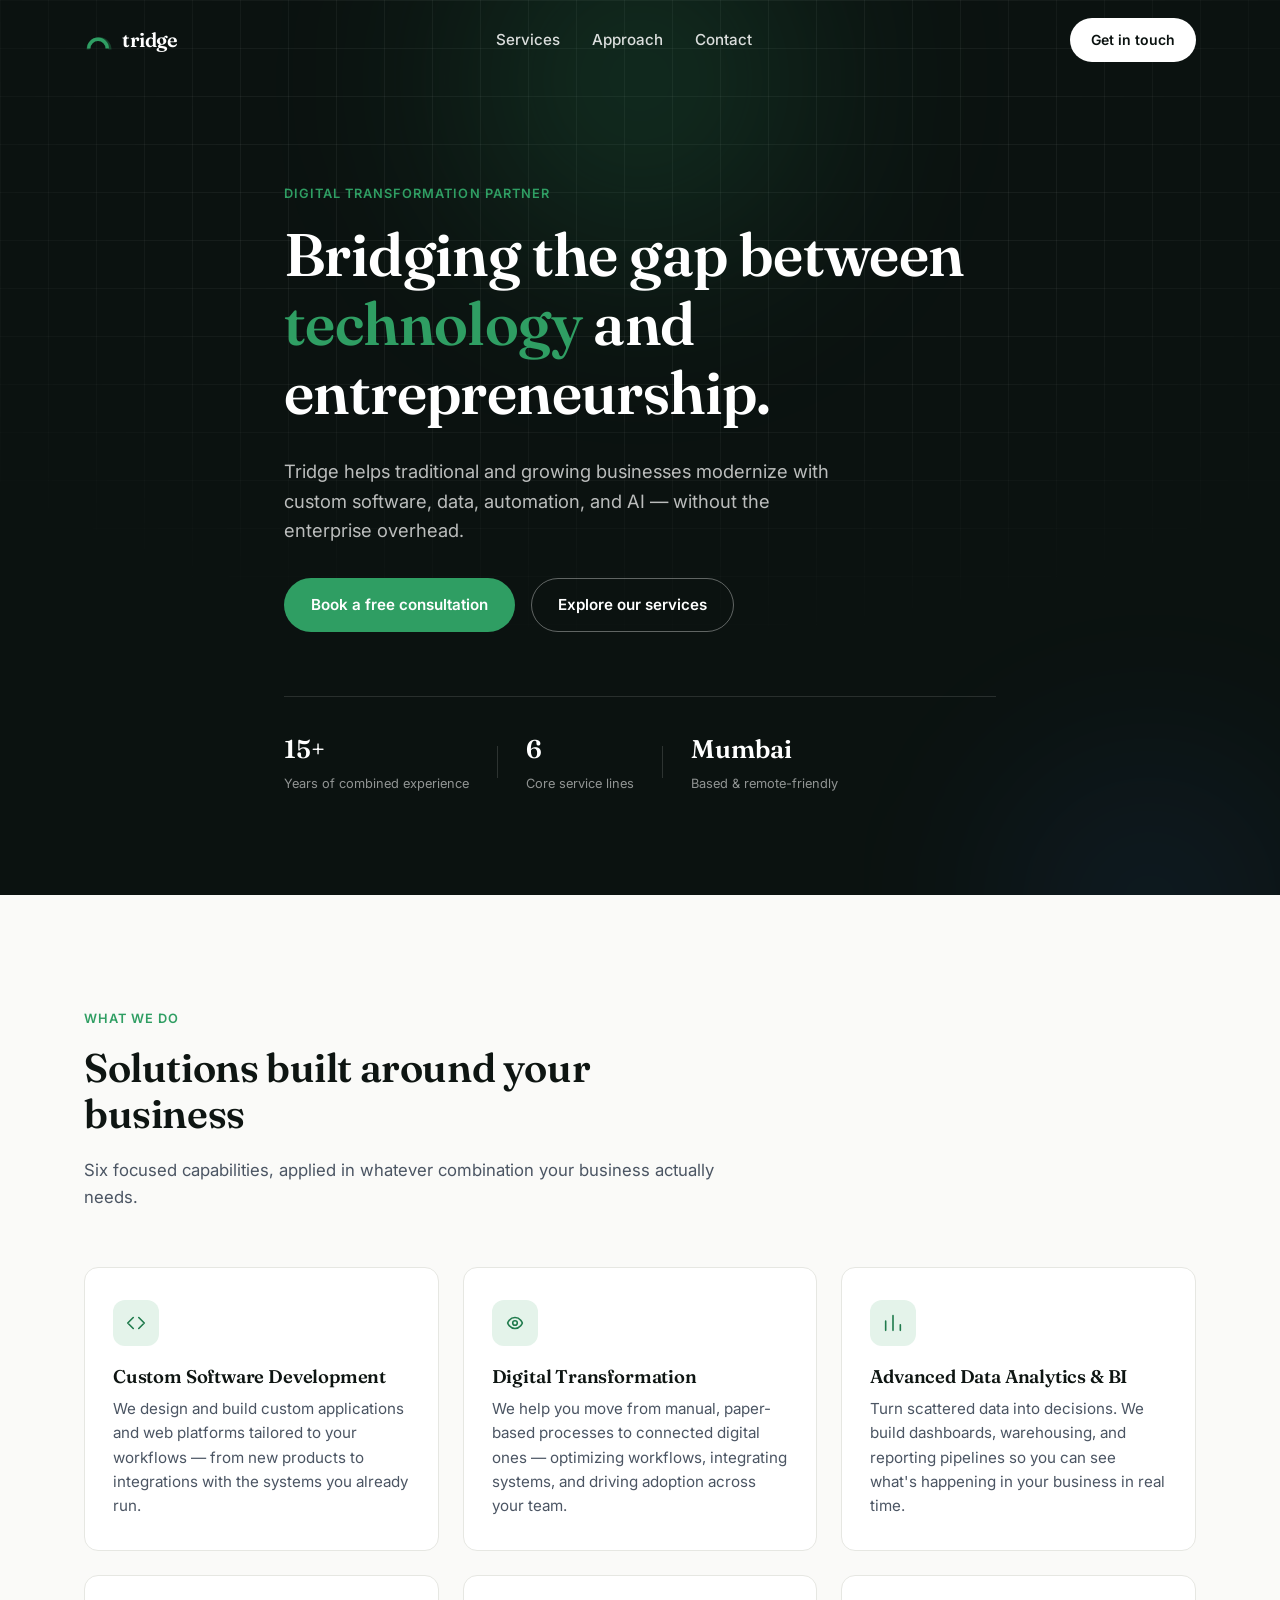
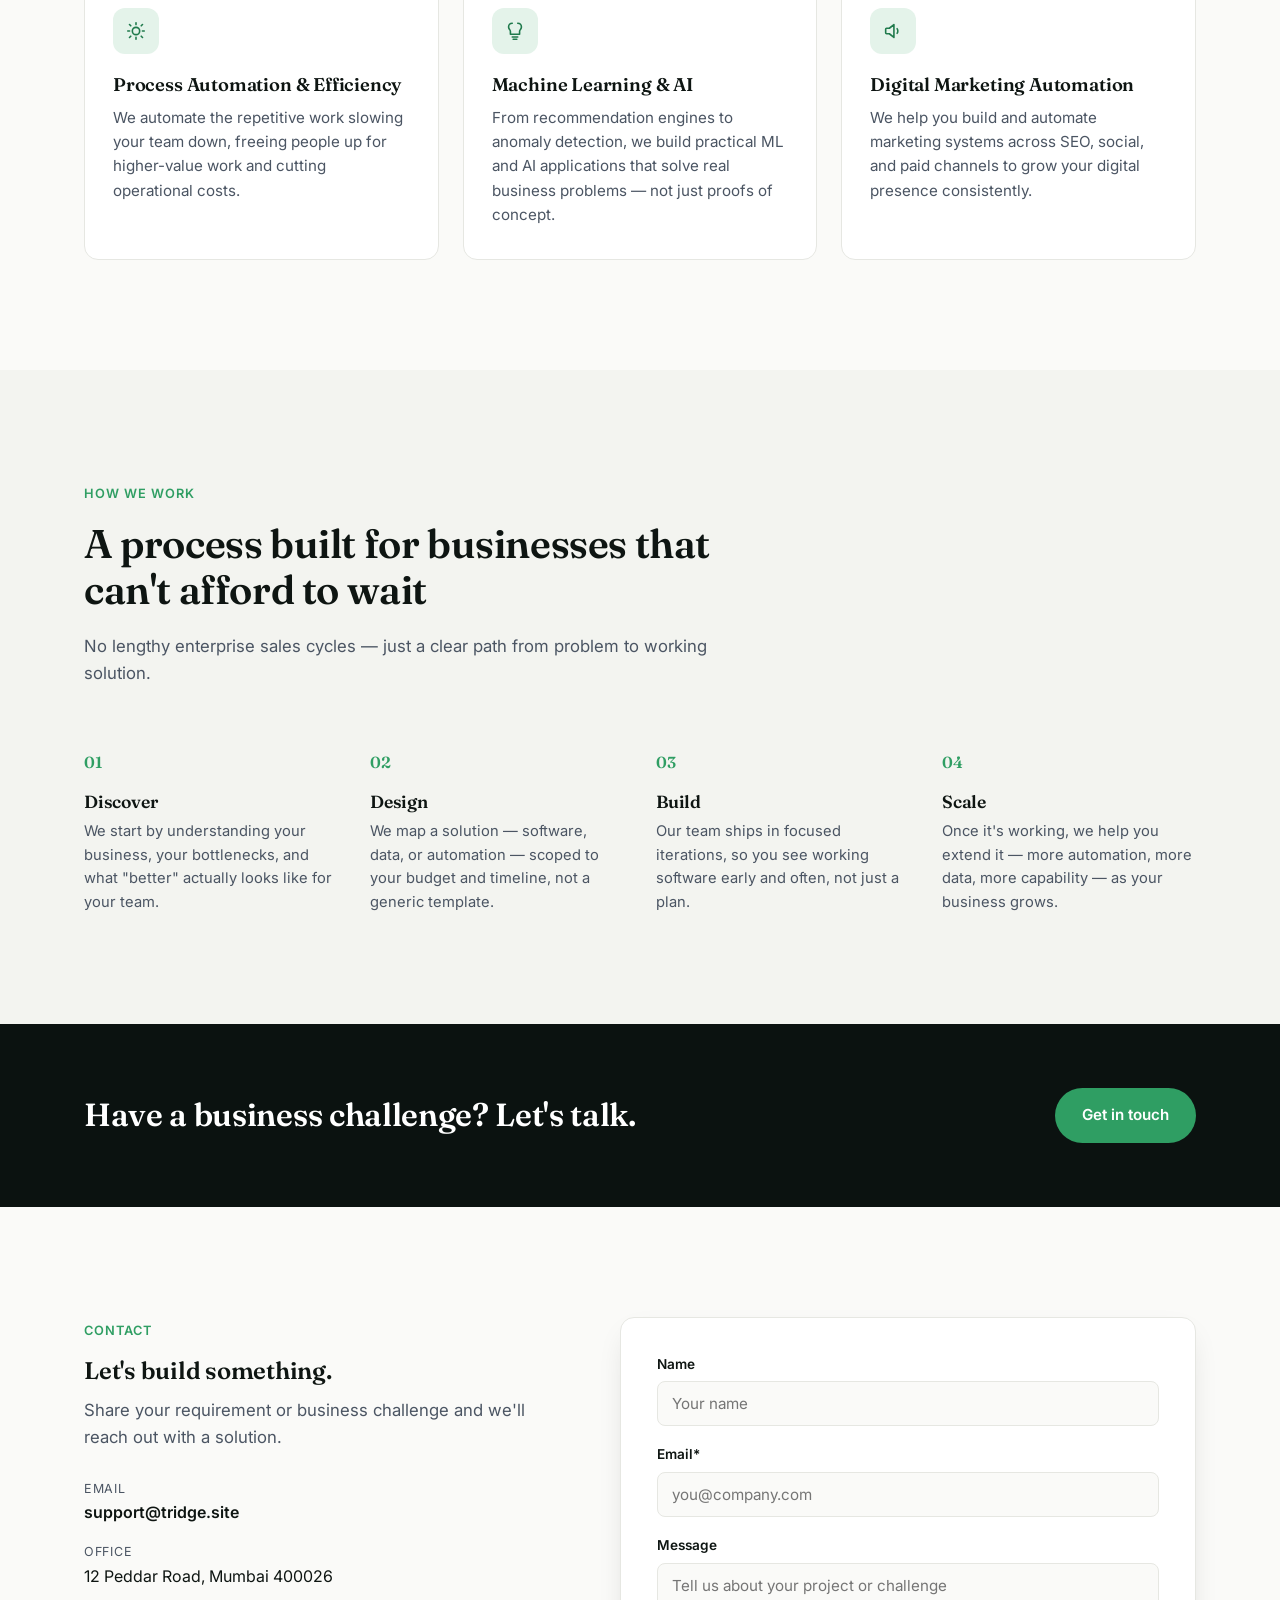
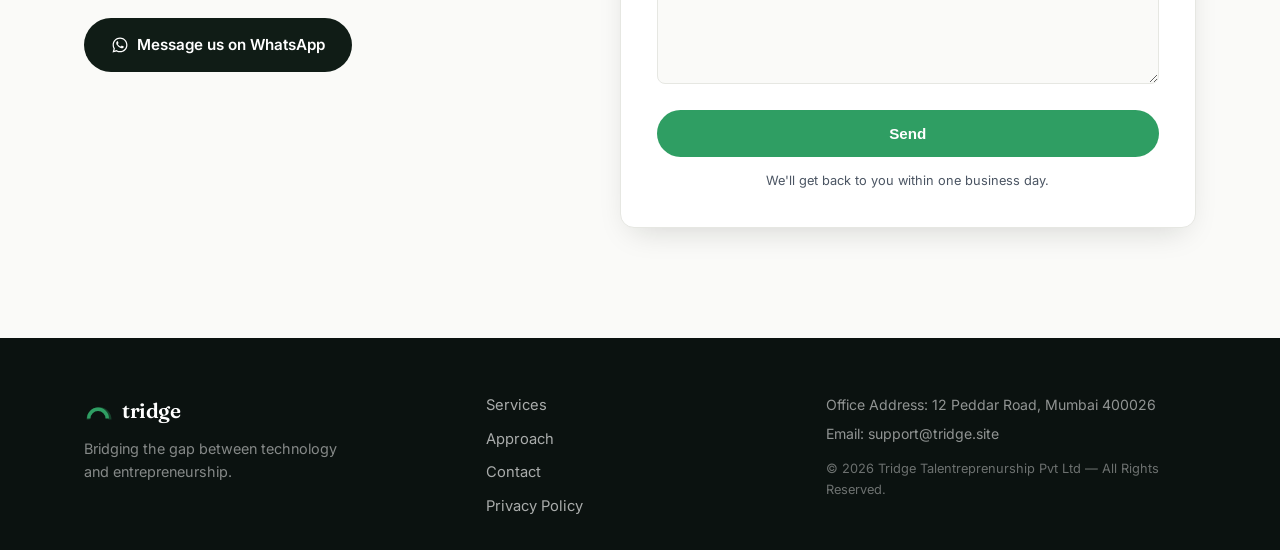
==== commit 1af3988e: "Add Privacy Policy page and link it from header/footer nav Co-Authored-By: Claude Sonnet 5 <noreply@" ====
--- a/index.html
+++ b/index.html
@@ -253,6 +253,7 @@
       <a href="#services">Services</a>
       <a href="#approach">Approach</a>
       <a href="#contact">Contact</a>
+      <a href="privacy-policy.html">Privacy Policy</a>
     </nav>
     <div class="footer-meta">
       <p>Office Address: 12 Peddar Road, Mumbai 400026</p>
--- a/css/styles.css
+++ b/css/styles.css
@@ -538,3 +538,14 @@
   .cta-banner-inner { flex-direction: column; text-align: center; }
   .footer-inner { grid-template-columns: 1fr; text-align: left; }
 }
+
+/* ---------- Legal pages ---------- */
+.legal-page { padding-top: 140px; }
+.legal-container { max-width: 760px; }
+.legal-container h1 { font-size: clamp(2rem, 4vw, 2.6rem); margin-top: 0.3em; }
+.legal-effective { color: var(--ink-soft); font-size: 0.9rem; margin-bottom: 2em; }
+.legal-container h2 { font-size: 1.3rem; margin-top: 1.8em; }
+.legal-container ul { color: var(--ink-soft); padding-left: 1.2em; margin: 0 0 1em; }
+.legal-container li { margin-bottom: 0.5em; }
+.legal-container a { color: var(--accent); text-decoration: underline; }
+.legal-address { color: var(--ink-soft); }
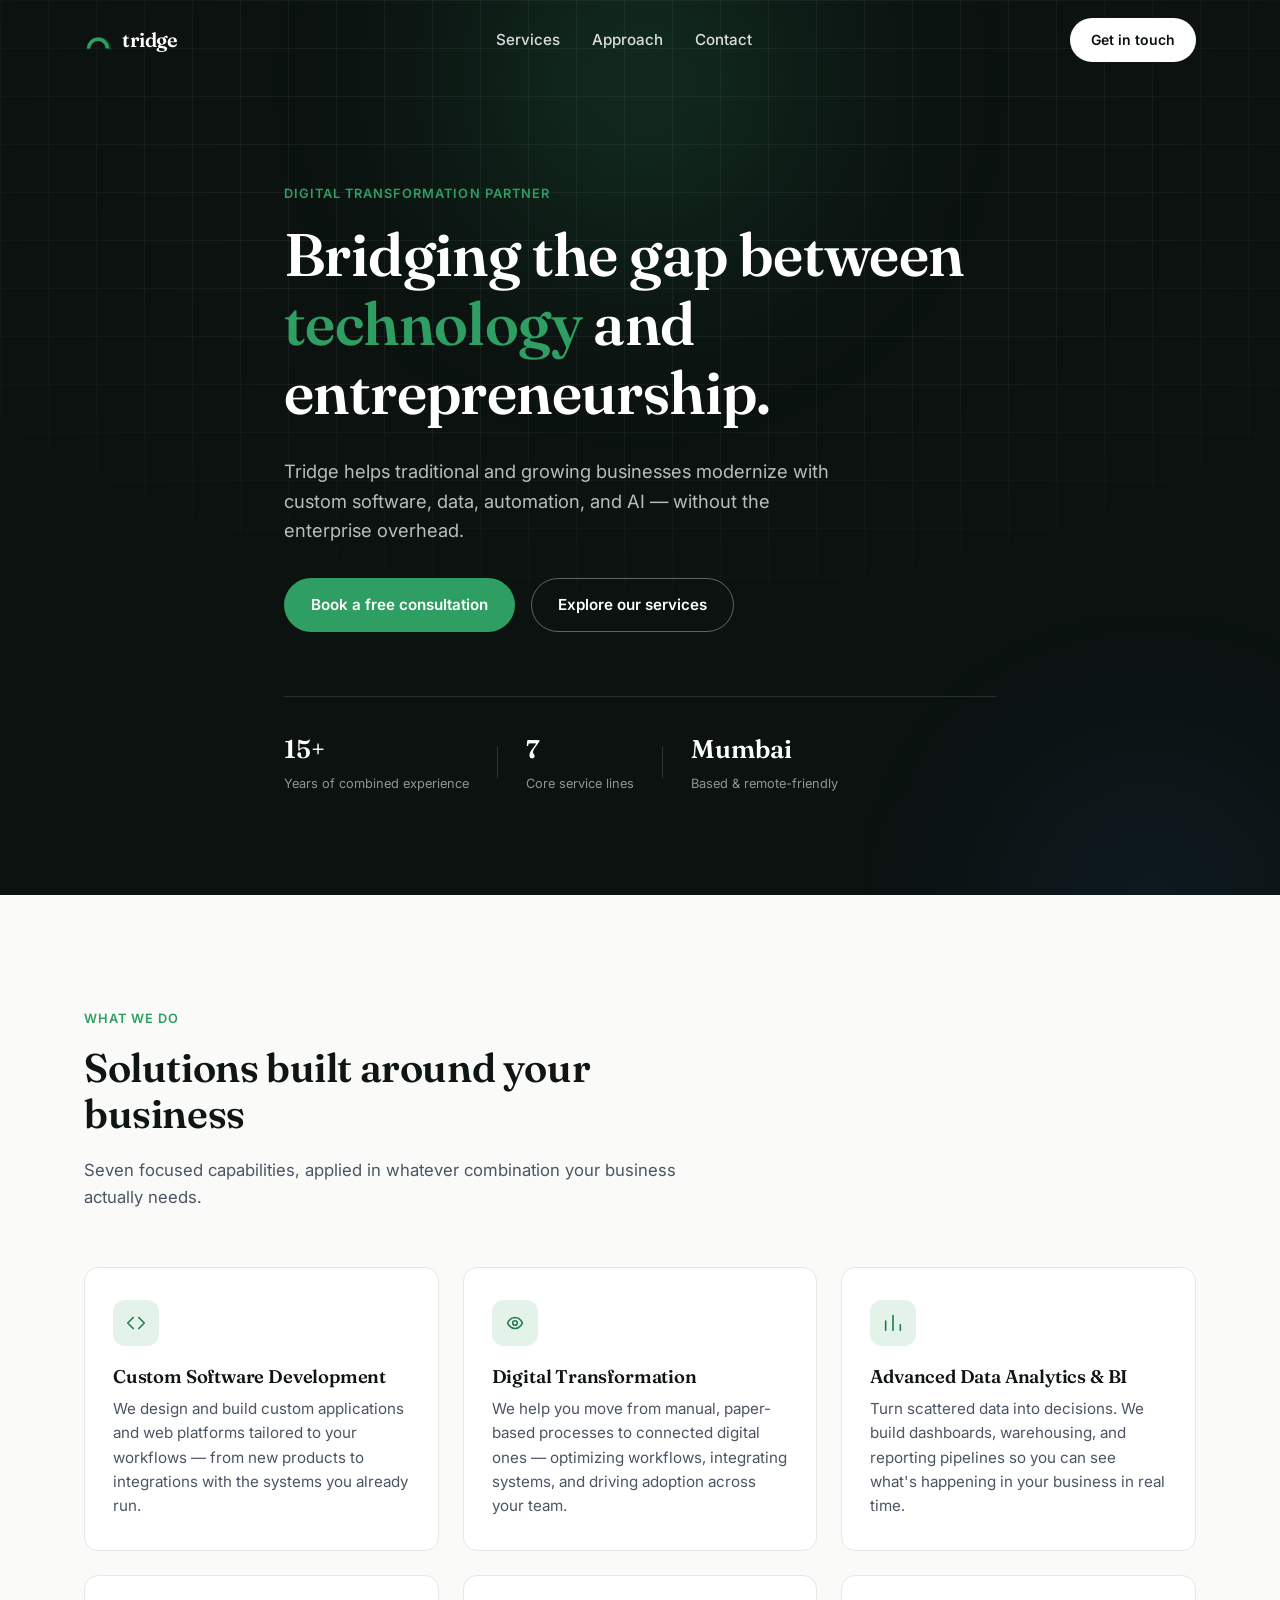
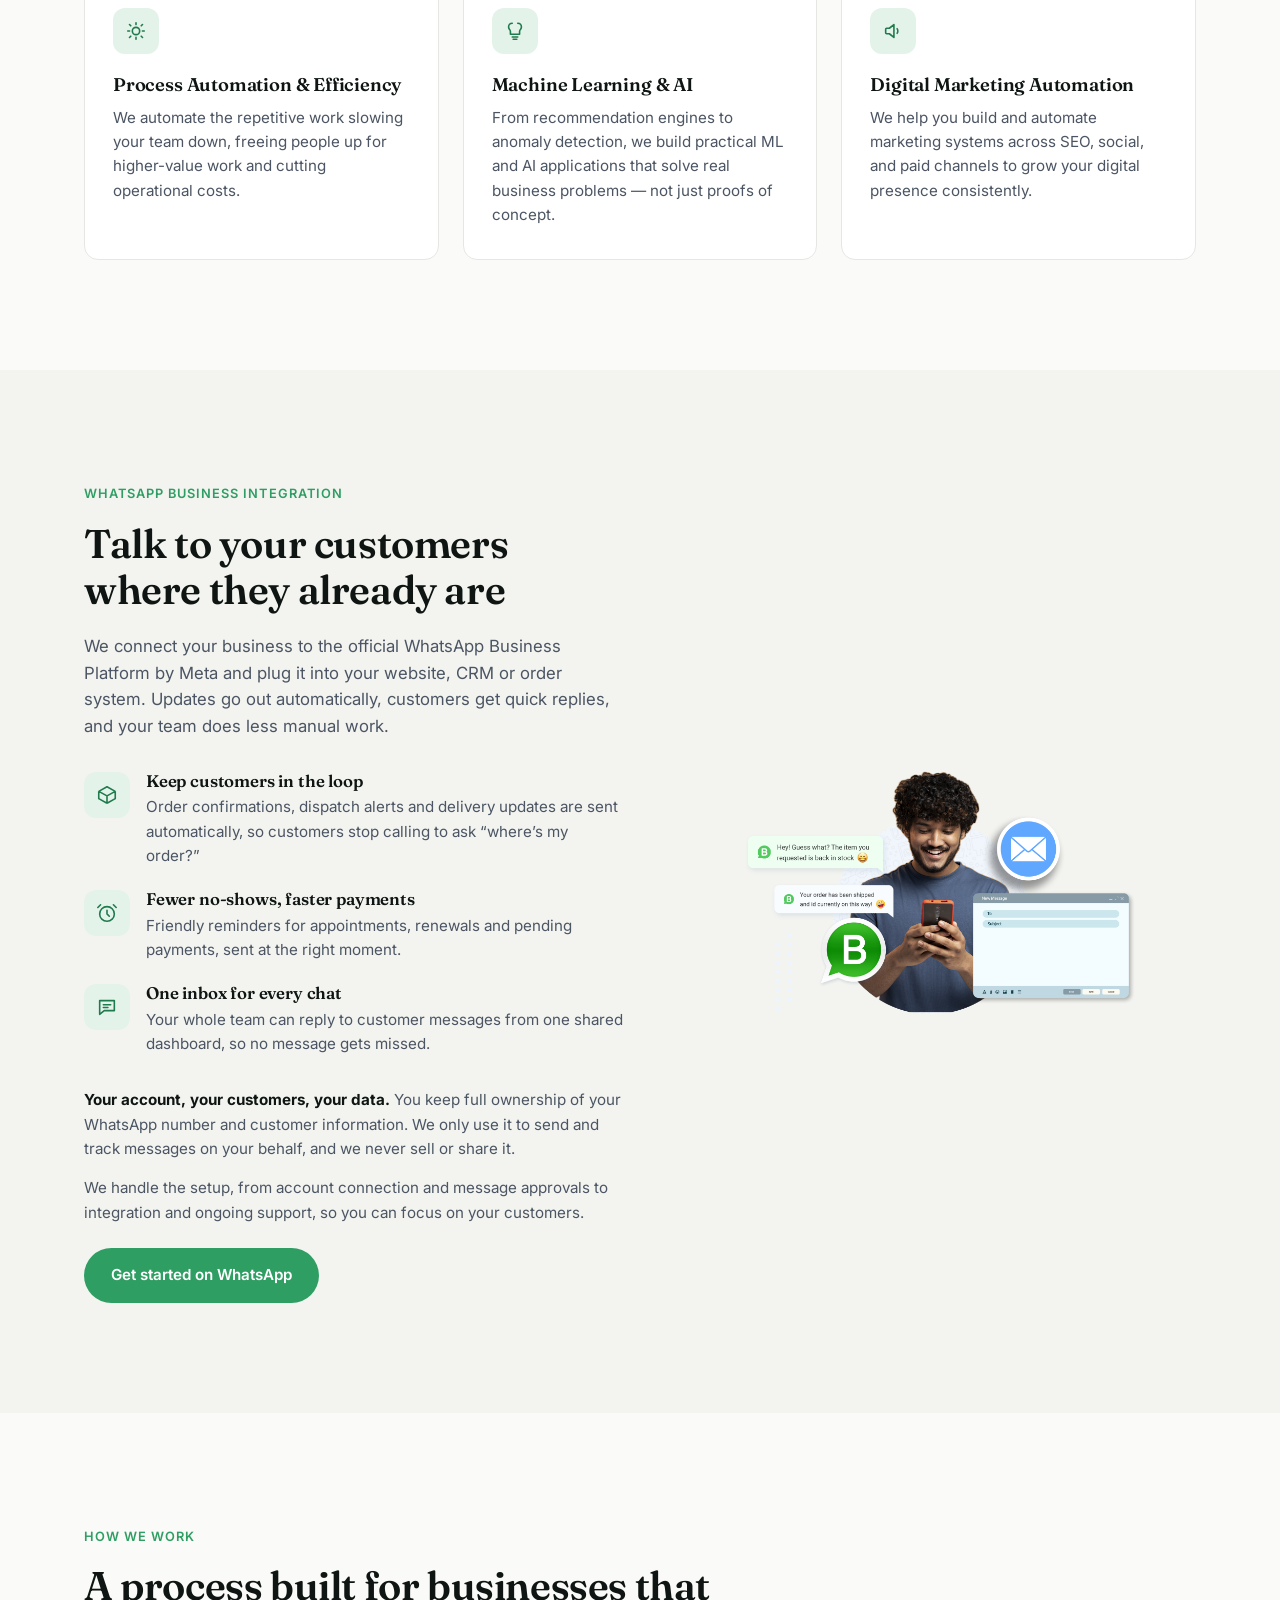
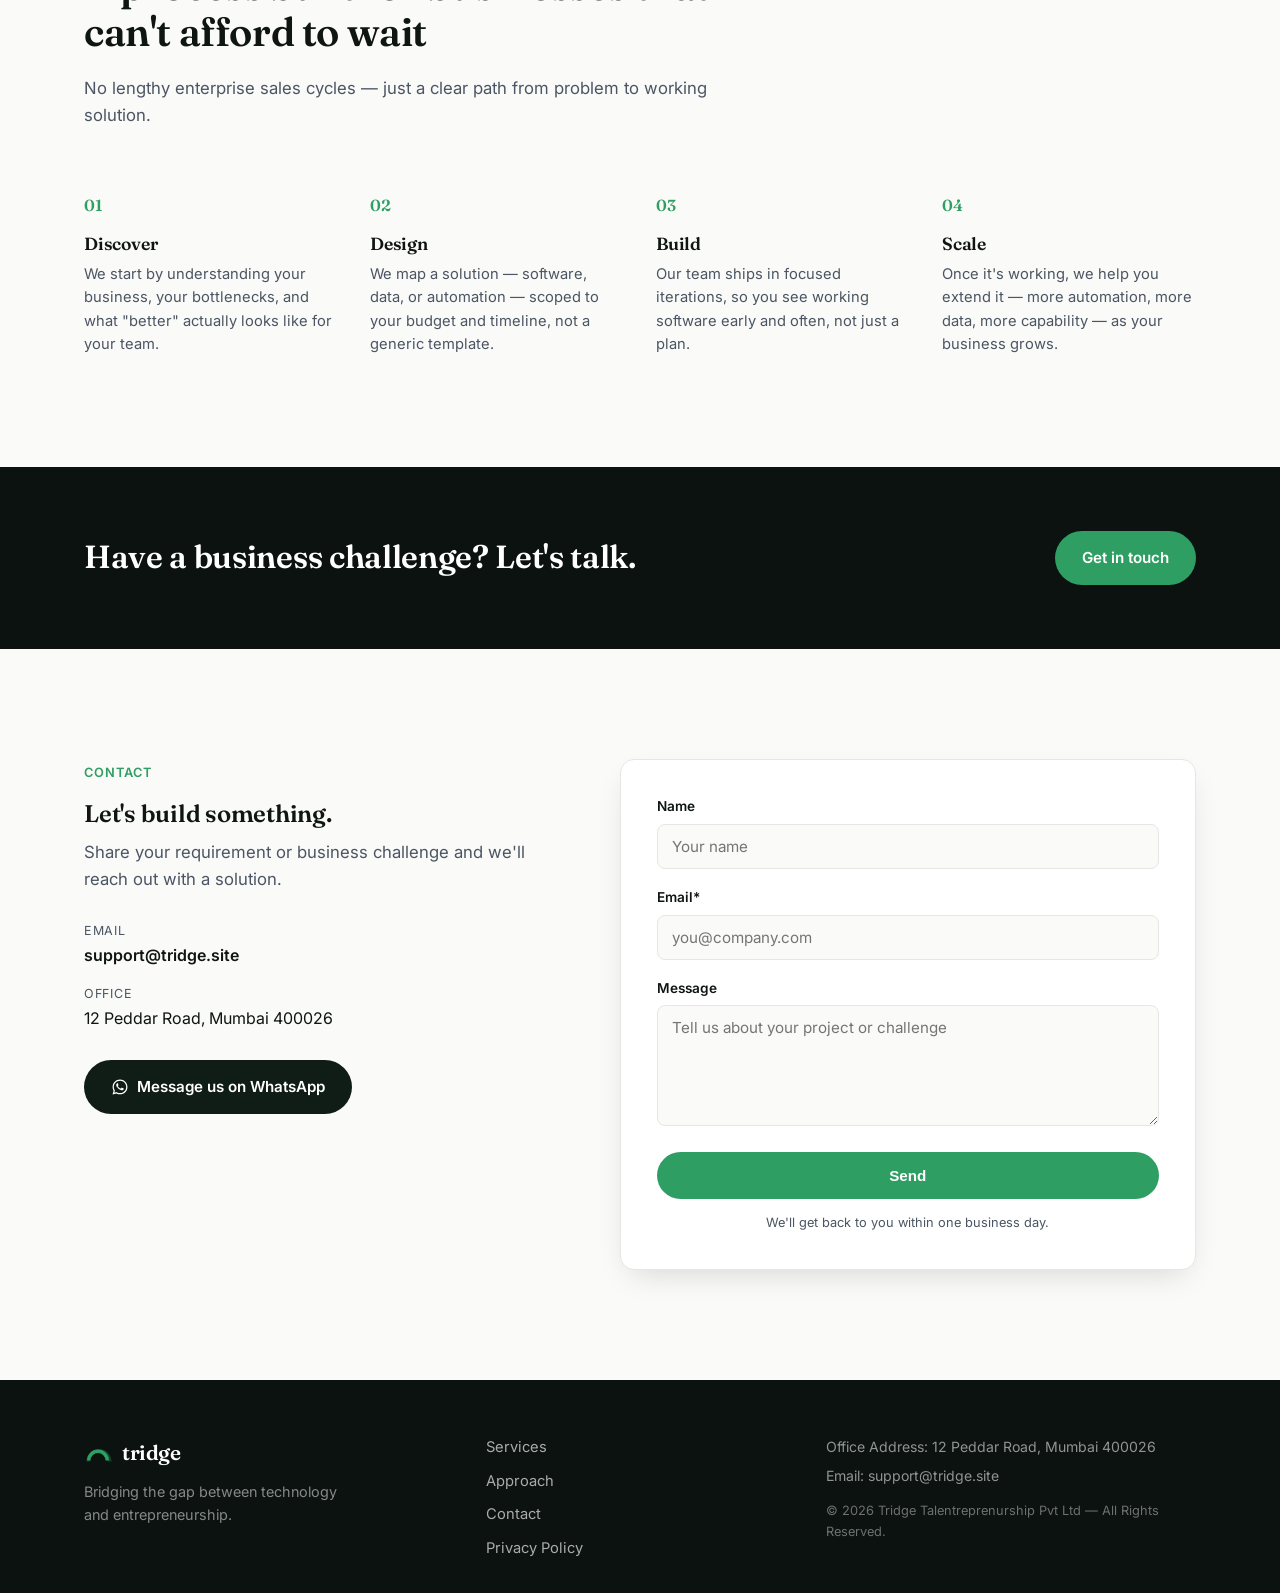
==== commit 9215df6a: "Add WhatsApp Business Integration service section New section after Services describing the WhatsApp" ====
--- a/index.html
+++ b/index.html
@@ -72,7 +72,7 @@
         </div>
         <div class="stat-divider" aria-hidden="true"></div>
         <div class="stat">
-          <span class="stat-num">6</span>
+          <span class="stat-num">7</span>
           <span class="stat-label">Core service lines</span>
         </div>
         <div class="stat-divider" aria-hidden="true"></div>
@@ -90,7 +90,7 @@
       <div class="section-head reveal">
         <p class="eyebrow">What we do</p>
         <h2>Solutions built around your business</h2>
-        <p class="section-sub">Six focused capabilities, applied in whatever combination your business actually needs.</p>
+        <p class="section-sub">Seven focused capabilities, applied in whatever combination your business actually needs.</p>
       </div>
 
       <div class="service-grid">
@@ -147,8 +147,52 @@
     </div>
   </section>
 
+  <!-- WHATSAPP BUSINESS -->
+  <section class="section section-alt" id="whatsapp">
+    <div class="container wa-grid">
+      <div class="wa-copy reveal">
+        <p class="eyebrow">WhatsApp Business Integration</p>
+        <h2>Talk to your customers where they already are</h2>
+        <p class="section-sub">We connect your business to the official WhatsApp Business Platform by Meta and plug it into your website, CRM or order system. Updates go out automatically, customers get quick replies, and your team does less manual work.</p>
+
+        <ul class="wa-list">
+          <li>
+            <span class="service-icon"><svg viewBox="0 0 24 24" fill="none"><path d="M21 8L12 3L3 8M21 8V16L12 21M21 8L12 13M3 8V16L12 21M3 8L12 13M12 13V21" stroke="currentColor" stroke-width="1.75" stroke-linejoin="round"/></svg></span>
+            <div>
+              <h3>Keep customers in the loop</h3>
+              <p>Order confirmations, dispatch alerts and delivery updates are sent automatically, so customers stop calling to ask &ldquo;where&rsquo;s my order?&rdquo;</p>
+            </div>
+          </li>
+          <li>
+            <span class="service-icon"><svg viewBox="0 0 24 24" fill="none"><circle cx="12" cy="13" r="8" stroke="currentColor" stroke-width="1.75"/><path d="M12 9V13L14.5 15.5M5 3L2 6M19 3L22 6" stroke="currentColor" stroke-width="1.75" stroke-linecap="round" stroke-linejoin="round"/></svg></span>
+            <div>
+              <h3>Fewer no-shows, faster payments</h3>
+              <p>Friendly reminders for appointments, renewals and pending payments, sent at the right moment.</p>
+            </div>
+          </li>
+          <li>
+            <span class="service-icon"><svg viewBox="0 0 24 24" fill="none"><path d="M4 5H20V16H9L4 20V5Z" stroke="currentColor" stroke-width="1.75" stroke-linejoin="round"/><path d="M8 9.5H16M8 12.5H13" stroke="currentColor" stroke-width="1.75" stroke-linecap="round"/></svg></span>
+            <div>
+              <h3>One inbox for every chat</h3>
+              <p>Your whole team can reply to customer messages from one shared dashboard, so no message gets missed.</p>
+            </div>
+          </li>
+        </ul>
+
+        <p class="wa-note"><strong>Your account, your customers, your data.</strong> You keep full ownership of your WhatsApp number and customer information. We only use it to send and track messages on your behalf, and we never sell or share it.</p>
+        <p class="wa-note">We handle the setup, from account connection and message approvals to integration and ongoing support, so you can focus on your customers.</p>
+
+        <a href="https://wa.me/919820526174?text=Hi%20Tridge%2C%20I%27d%20like%20to%20get%20started%20with%20WhatsApp%20Business%20integration." target="_blank" rel="noopener" class="btn btn-primary">Get started on WhatsApp</a>
+      </div>
+
+      <div class="wa-media reveal">
+        <img src="assets/images/whatsapp-business.png" width="1640" height="1020" loading="lazy" alt="A customer smiling at his phone while receiving WhatsApp Business order and stock updates">
+      </div>
+    </div>
+  </section>
+
   <!-- APPROACH -->
-  <section class="section section-alt" id="approach">
+  <section class="section" id="approach">
     <div class="container">
       <div class="section-head reveal">
         <p class="eyebrow">How we work</p>
--- a/css/styles.css
+++ b/css/styles.css
@@ -340,6 +340,25 @@
 .service-card h3 { font-size: 1.15rem; margin-bottom: 10px; }
 .service-card p { font-size: 0.95rem; margin-bottom: 0; }
 
+/* ---------- WhatsApp Business ---------- */
+.wa-grid {
+  display: grid;
+  grid-template-columns: 1.05fr 1fr;
+  gap: 56px;
+  align-items: center;
+}
+.wa-copy h2 { font-size: clamp(1.8rem, 3.2vw, 2.5rem); }
+.wa-list { list-style: none; padding: 0; margin: 32px 0; display: grid; gap: 22px; }
+.wa-list li { display: flex; gap: 16px; align-items: flex-start; }
+.wa-list .service-icon { flex-shrink: 0; margin-bottom: 0; }
+.wa-list h3 { font-size: 1.05rem; margin-bottom: 4px; }
+.wa-list p { font-size: 0.95rem; margin-bottom: 0; }
+.wa-note { font-size: 0.95rem; }
+.wa-note strong { color: var(--ink); }
+.wa-copy .btn { margin-top: 8px; }
+.wa-media { display: flex; justify-content: center; }
+.wa-media img { width: 100%; max-width: 420px; height: auto; display: block; }
+
 /* ---------- Approach ---------- */
 .approach-grid {
   display: grid;
@@ -505,6 +524,8 @@
   .service-grid { grid-template-columns: repeat(2, 1fr); }
   .approach-grid { grid-template-columns: repeat(2, 1fr); row-gap: 40px; }
   .about-grid { grid-template-columns: 1fr; }
+  .wa-grid { grid-template-columns: 1fr; gap: 40px; }
+  .wa-media { order: -1; }
   .about-media { max-width: 320px; }
   .contact-grid { grid-template-columns: 1fr; }
   .footer-inner { grid-template-columns: 1fr 1fr; }
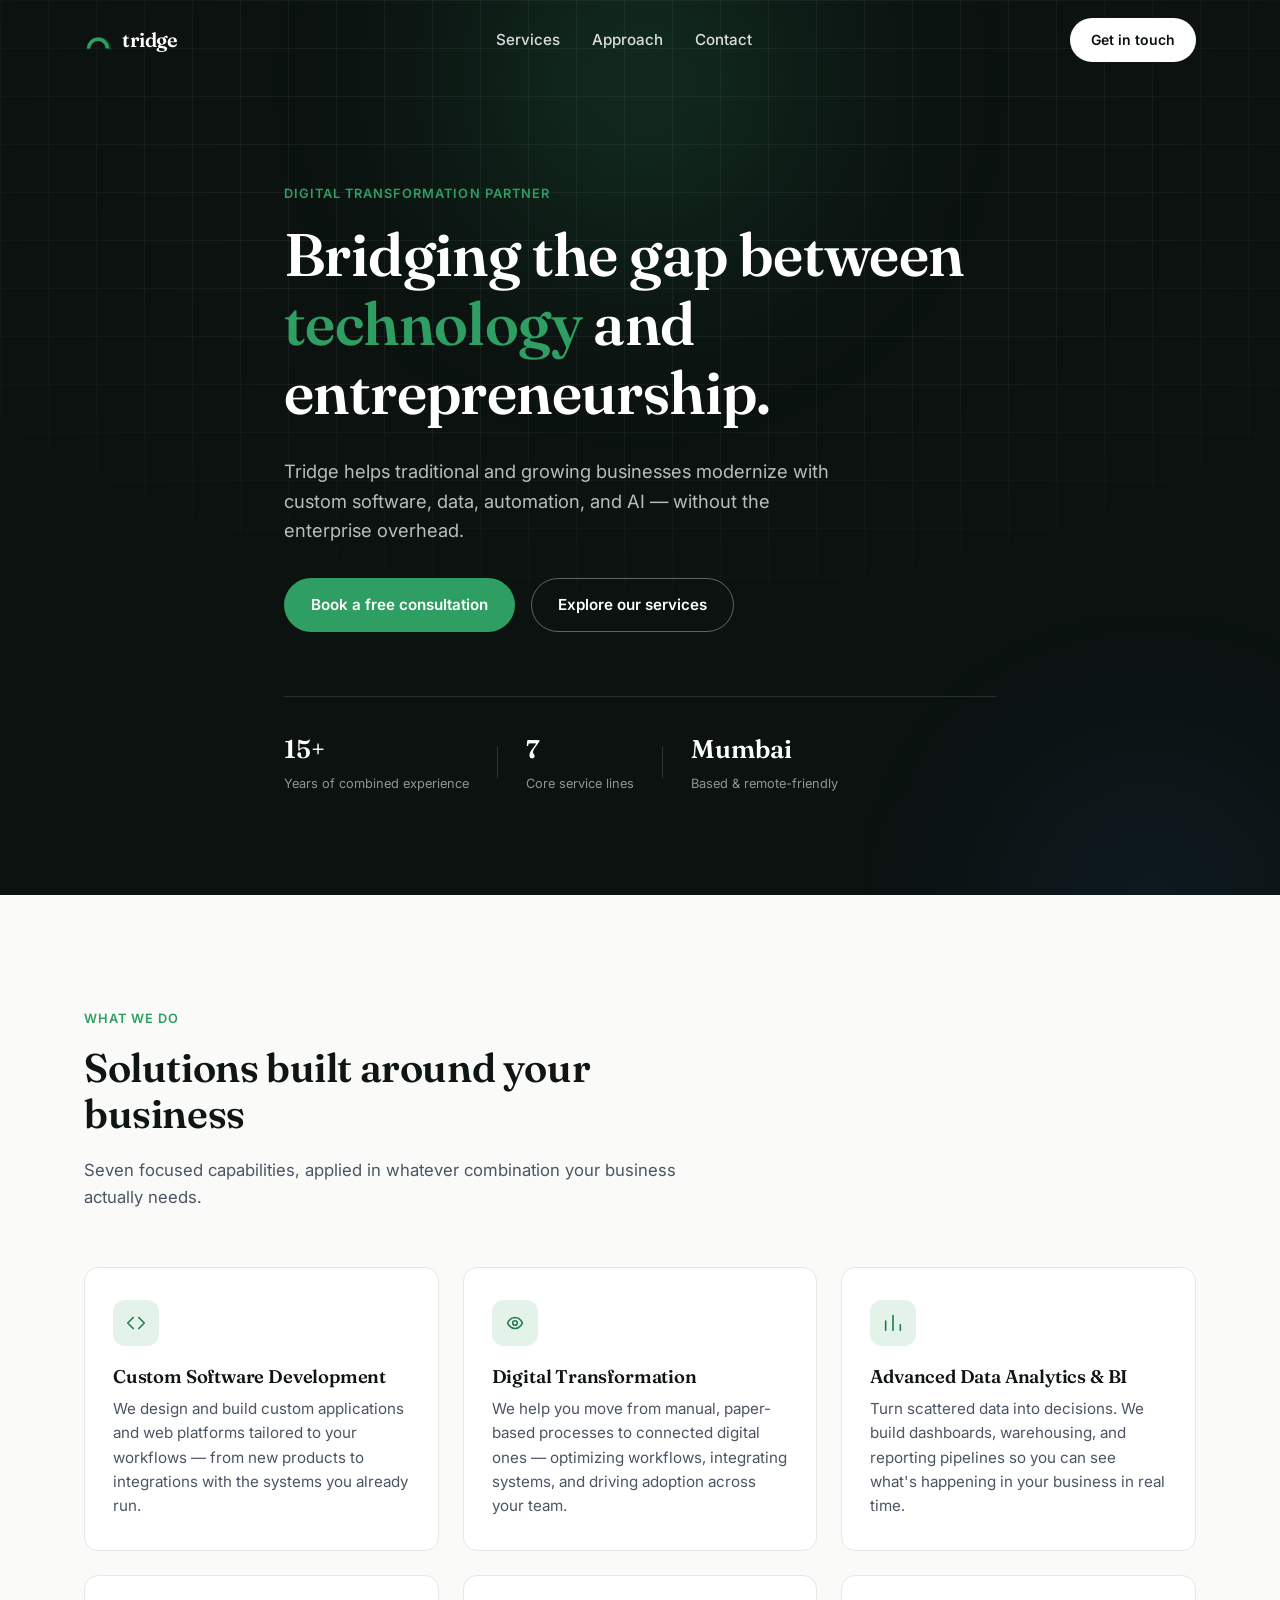
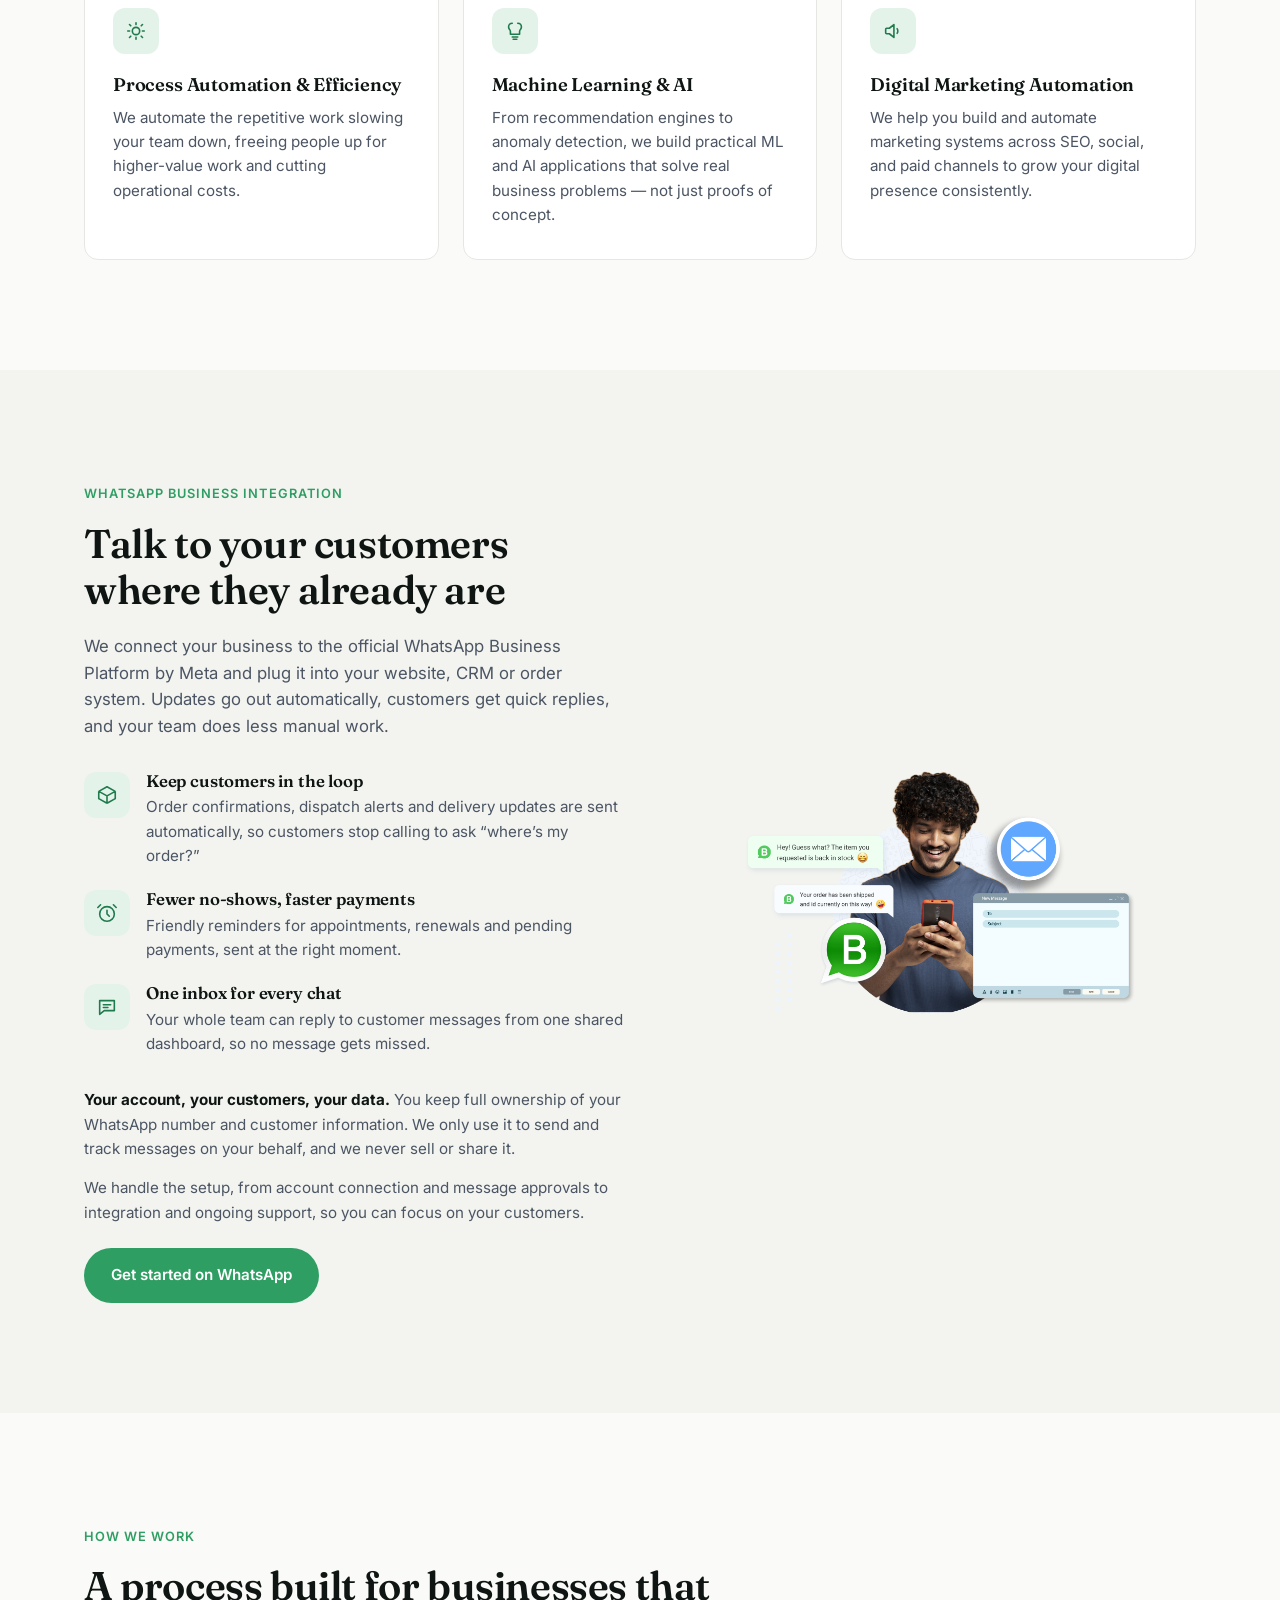
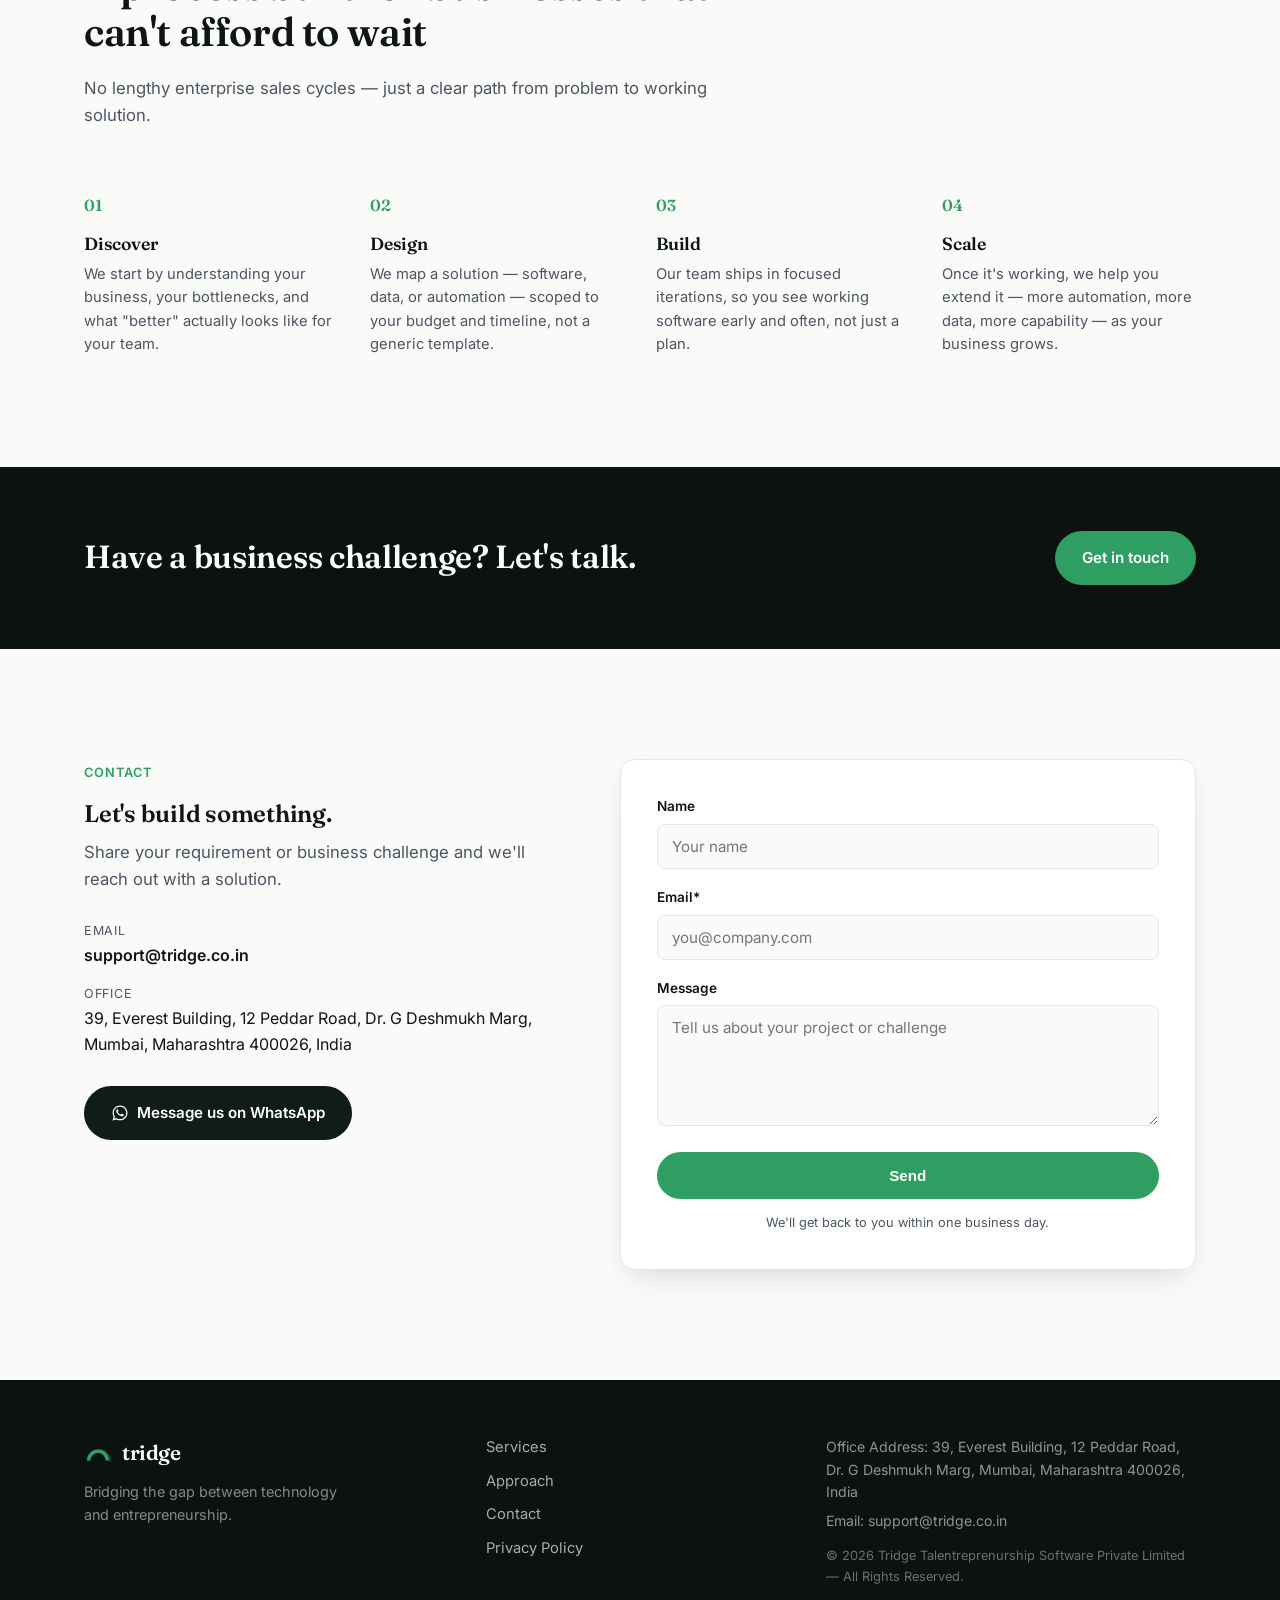
==== commit 574ce26a: "Use full legal name, full office address and tridge.co.in email Align site details with Meta busines" ====
--- a/index.html
+++ b/index.html
@@ -244,11 +244,11 @@
         <div class="contact-info">
           <div class="contact-info-item">
             <span class="contact-info-label">Email</span>
-            <a href="mailto:support@tridge.site">support@tridge.site</a>
+            <a href="mailto:support@tridge.co.in">support@tridge.co.in</a>
           </div>
           <div class="contact-info-item">
             <span class="contact-info-label">Office</span>
-            <span>12 Peddar Road, Mumbai 400026</span>
+            <span>39, Everest Building, 12 Peddar Road, Dr. G Deshmukh Marg, Mumbai, Maharashtra 400026, India</span>
           </div>
         </div>
 
@@ -300,9 +300,9 @@
       <a href="privacy-policy.html">Privacy Policy</a>
     </nav>
     <div class="footer-meta">
-      <p>Office Address: 12 Peddar Road, Mumbai 400026</p>
-      <p>Email: <a href="mailto:support@tridge.site">support@tridge.site</a></p>
-      <p class="copyright">&copy; <span id="year"></span> Tridge Talentreprenurship Pvt Ltd &mdash; All Rights Reserved.</p>
+      <p>Office Address: 39, Everest Building, 12 Peddar Road, Dr. G Deshmukh Marg, Mumbai, Maharashtra 400026, India</p>
+      <p>Email: <a href="mailto:support@tridge.co.in">support@tridge.co.in</a></p>
+      <p class="copyright">&copy; <span id="year"></span> Tridge Talentreprenurship Software Private Limited &mdash; All Rights Reserved.</p>
     </div>
   </div>
 </footer>
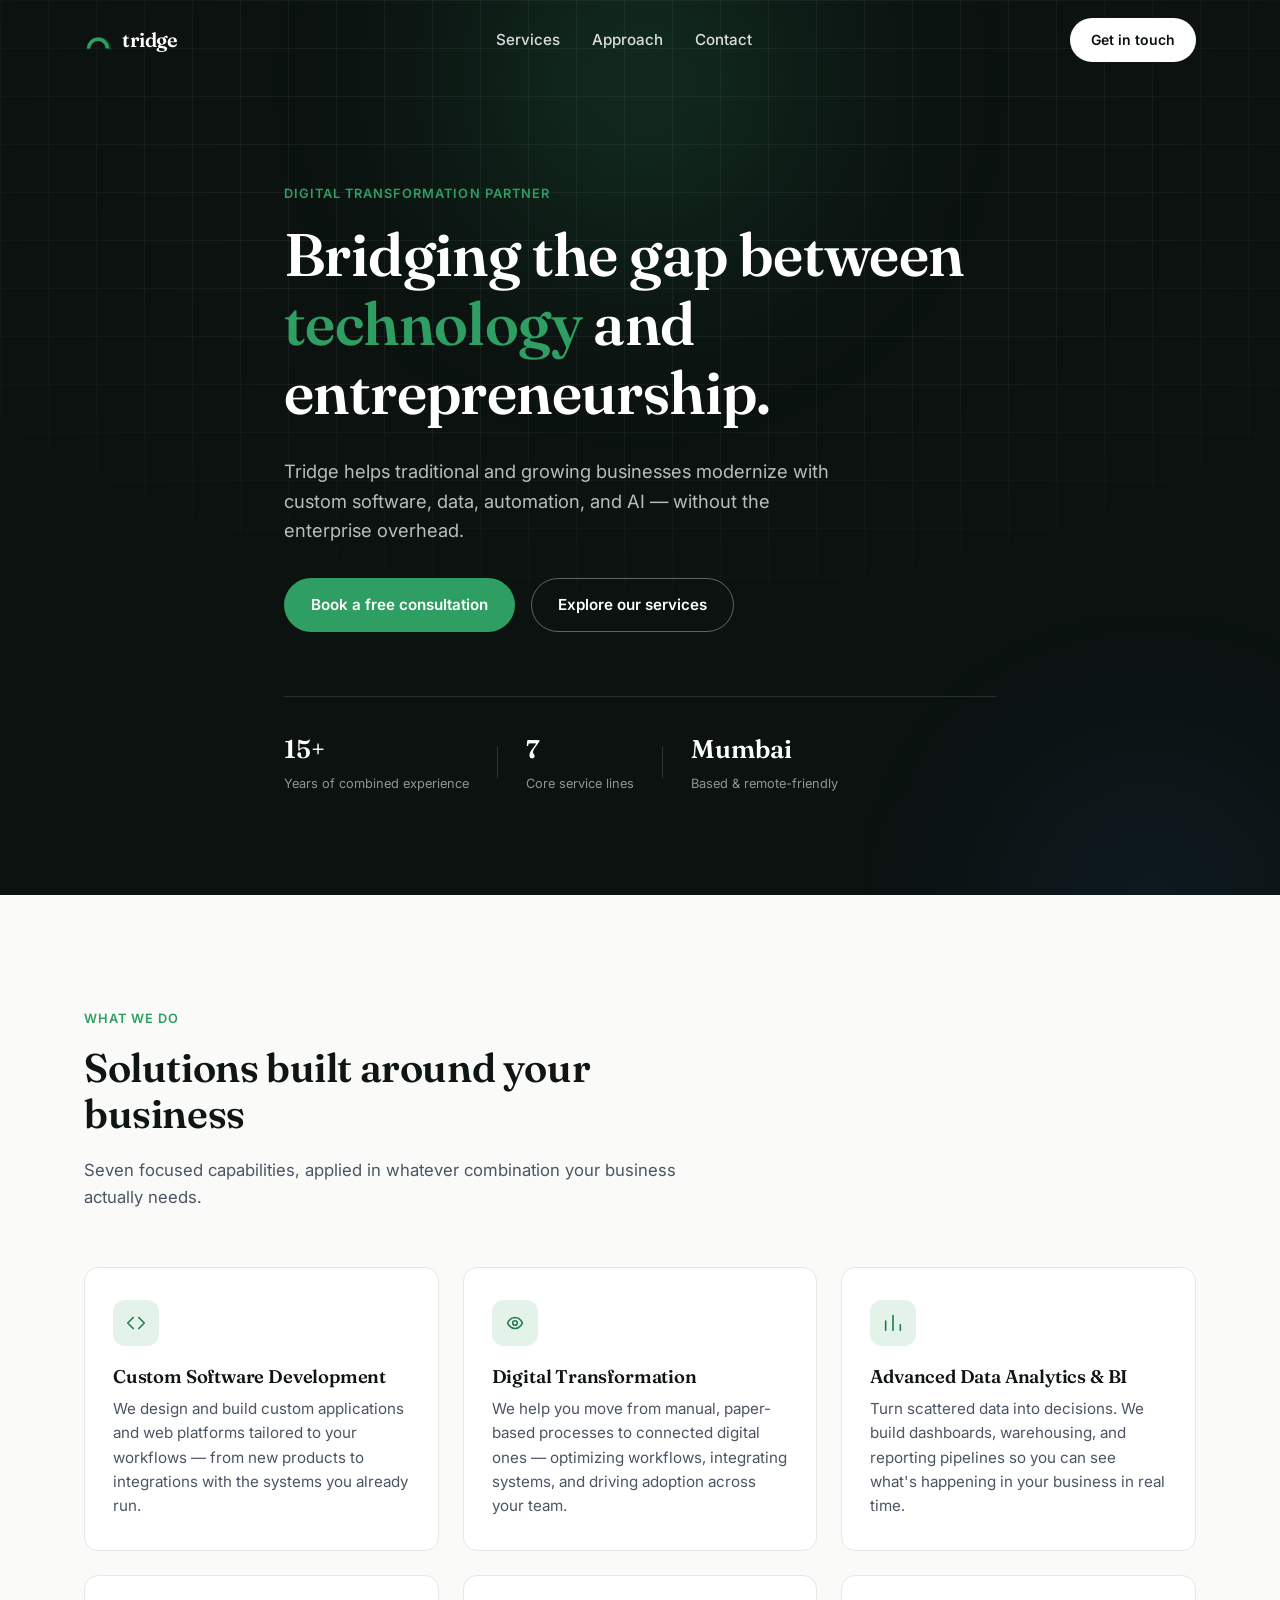
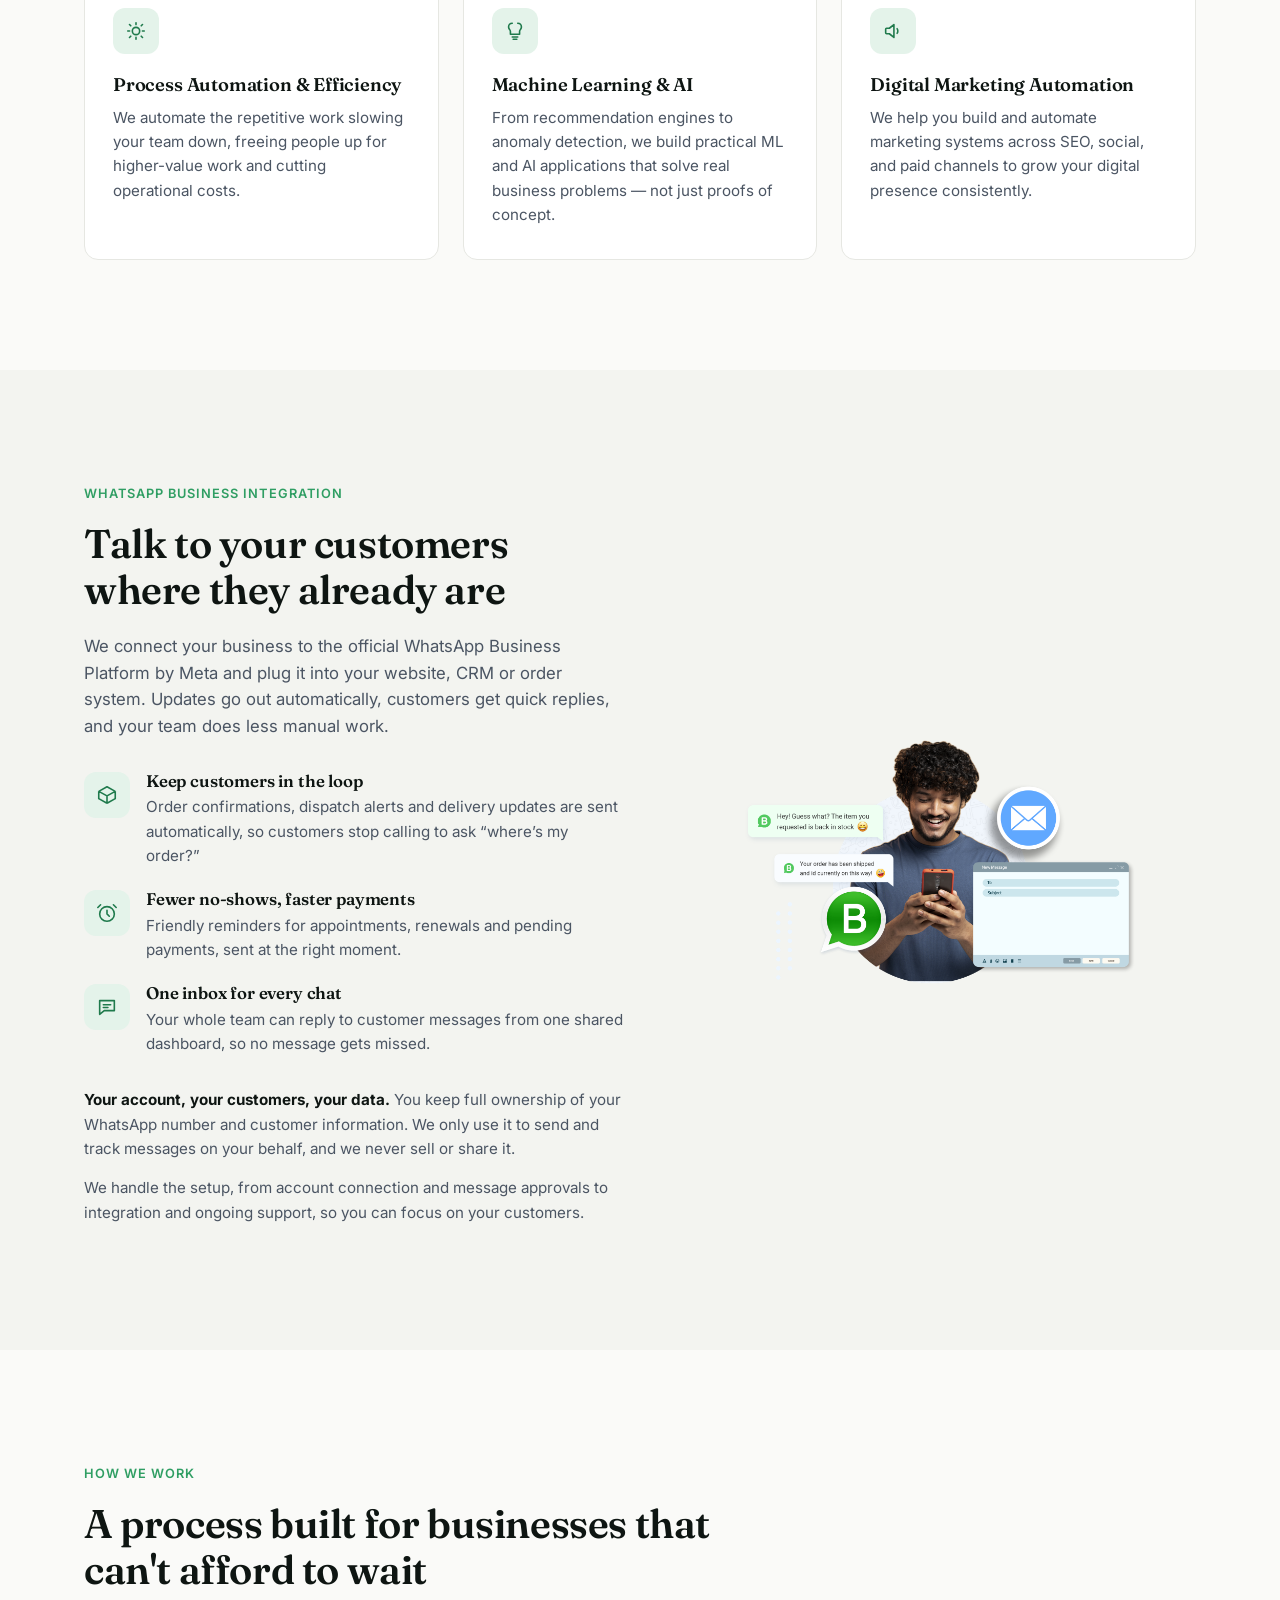
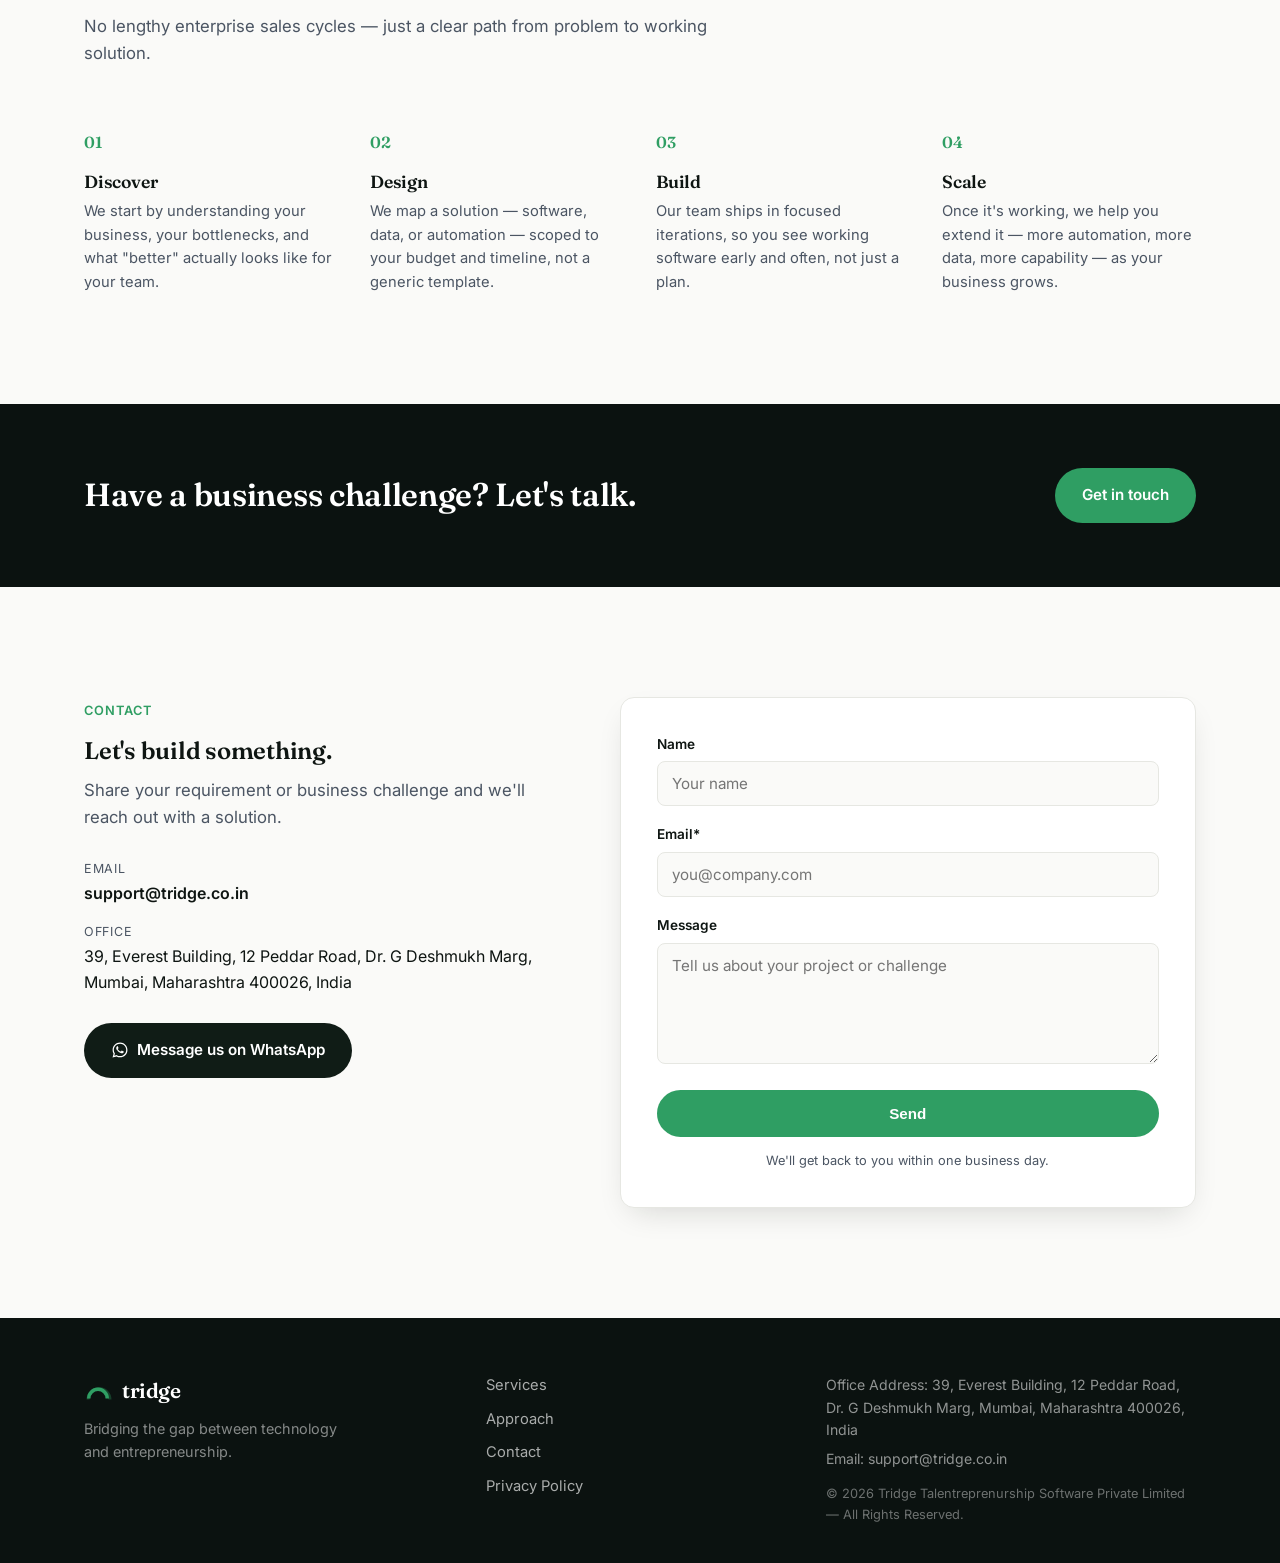
==== commit dbe5379b: "Remove WhatsApp section CTA and update WhatsApp contact number Drop the "Get started on WhatsApp" bu" ====
--- a/index.html
+++ b/index.html
@@ -181,8 +181,6 @@
 
         <p class="wa-note"><strong>Your account, your customers, your data.</strong> You keep full ownership of your WhatsApp number and customer information. We only use it to send and track messages on your behalf, and we never sell or share it.</p>
         <p class="wa-note">We handle the setup, from account connection and message approvals to integration and ongoing support, so you can focus on your customers.</p>
-
-        <a href="https://wa.me/919820526174?text=Hi%20Tridge%2C%20I%27d%20like%20to%20get%20started%20with%20WhatsApp%20Business%20integration." target="_blank" rel="noopener" class="btn btn-primary">Get started on WhatsApp</a>
       </div>
 
       <div class="wa-media reveal">
@@ -252,7 +250,7 @@
           </div>
         </div>
 
-        <a href="https://wa.me/919820526174" target="_blank" rel="noopener" class="btn btn-whatsapp">
+        <a href="https://wa.me/919820745234" target="_blank" rel="noopener" class="btn btn-whatsapp">
           <svg width="18" height="18" viewBox="0 0 24 24" fill="currentColor" aria-hidden="true"><path d="M12.04 2C6.58 2 2.13 6.45 2.13 11.91C2.13 13.66 2.59 15.36 3.45 16.86L2.05 22L7.3 20.62C8.74 21.41 10.37 21.82 12.04 21.82C17.5 21.82 21.95 17.37 21.95 11.91C21.95 6.45 17.5 2 12.04 2Z" opacity="0"/><path fill-rule="evenodd" clip-rule="evenodd" d="M12.04 2C6.58 2 2.13 6.45 2.13 11.91C2.13 13.66 2.59 15.36 3.45 16.86L2.05 22L7.3 20.62C8.74 21.41 10.37 21.82 12.04 21.82C17.5 21.82 21.95 17.37 21.95 11.91C21.95 6.45 17.5 2 12.04 2ZM12.04 3.67C16.57 3.67 20.27 7.37 20.27 11.91C20.27 16.45 16.57 20.15 12.04 20.15C10.53 20.15 9.06 19.74 7.78 18.97L7.47 18.79L4.42 19.59L5.24 16.62L5.03 16.29C4.19 14.97 3.75 13.46 3.75 11.91C3.75 7.37 7.5 3.67 12.04 3.67ZM8.53 7.13C8.36 7.13 8.09 7.19 7.86 7.44C7.63 7.69 6.99 8.29 6.99 9.5C6.99 10.71 7.88 11.88 8 12.05C8.13 12.21 9.72 14.71 12.2 15.71C14.26 16.55 14.68 16.39 15.12 16.35C15.57 16.31 16.56 15.75 16.77 15.17C16.98 14.59 16.98 14.09 16.92 13.99C16.85 13.88 16.68 13.82 16.42 13.69C16.16 13.56 14.87 12.93 14.63 12.84C14.39 12.76 14.22 12.71 14.05 12.98C13.88 13.24 13.39 13.82 13.24 13.99C13.09 14.16 12.94 14.18 12.68 14.05C12.42 13.92 11.58 13.64 10.58 12.75C9.8 12.06 9.27 11.2 9.12 10.94C8.97 10.68 9.1 10.54 9.23 10.41C9.35 10.29 9.5 10.09 9.63 9.94C9.76 9.79 9.8 9.68 9.89 9.51C9.98 9.34 9.93 9.19 9.87 9.06C9.8 8.93 9.29 7.63 9.06 7.13C8.87 6.69 8.68 6.7 8.53 7.13Z"/></svg>
           Message us on WhatsApp
         </a>
--- a/css/styles.css
+++ b/css/styles.css
@@ -355,7 +355,6 @@
 .wa-list p { font-size: 0.95rem; margin-bottom: 0; }
 .wa-note { font-size: 0.95rem; }
 .wa-note strong { color: var(--ink); }
-.wa-copy .btn { margin-top: 8px; }
 .wa-media { display: flex; justify-content: center; }
 .wa-media img { width: 100%; max-width: 420px; height: auto; display: block; }
 
